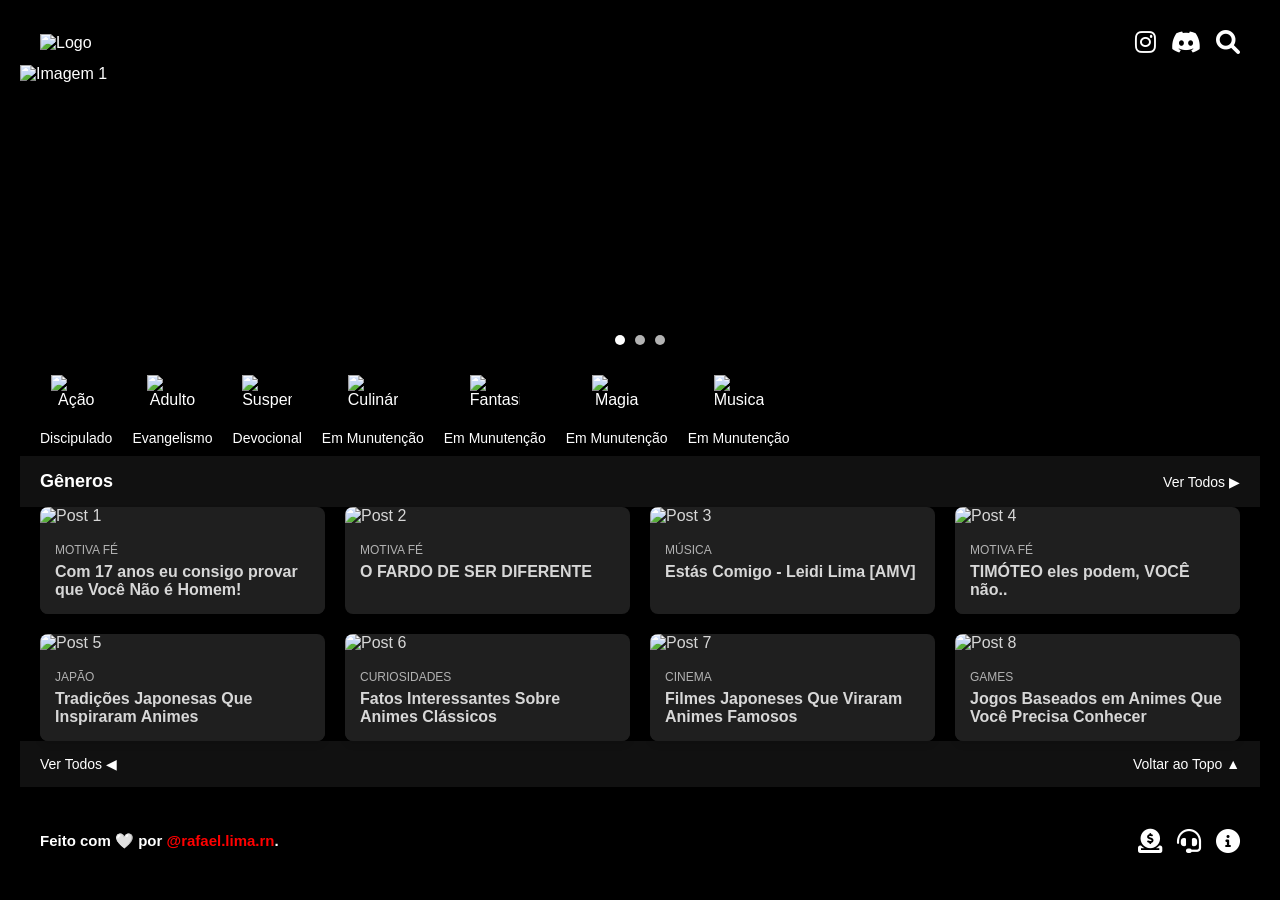
==== index.html @ f762b703 "Add files via upload" ====
<!DOCTYPE html>
<html lang="pt-BR">
<head>
    <meta charset="UTF-8">
    <meta name="viewport" content="width=device-width, initial-scale=1.0">
    <meta http-equiv="X-UA-Compatible" content="ie=edge">
    <title>Meu Site</title>
    <link rel="stylesheet" href="style.css">

    
    <style>

/**/

/* Remove o efeito azul ao clicar em imagens (Android e iOS) */
img {
    -webkit-tap-highlight-color: transparent !important;
    user-select: none !important; /* Evita seleção acidental */
}

/* Remove o sublinhado e o efeito ao clicar em links */
a {
    text-decoration: none !important;
    outline: none !important;
}

/* Evita qualquer destaque ao clicar em links */
a:focus, a:active {
    text-decoration: none !important;
    outline: none !important;
    box-shadow: none !important;
    border: none !important;
}

/* Se houver um efeito de fundo azul no clique, tente isso */
* {
    -webkit-tap-highlight-color: rgba(0, 0, 0, 0) !important;
}
        
        /**/
        
        body {
            font-family: Arial, sans-serif;
            background-color: black; /* Aqui muda a cor de fundo também, é mais manual. */
            margin: 0;
            padding: 0;
        }
        header {
            background-color: #333;
            color: white;
            padding: 20px;
            text-align: center;
        }
        main {
            padding: 20px;
        }
        footer {
            background-color: #333;
            color: white;
            text-align: center;
            padding: 10px;
            position: fixed;
            bottom: 0;
            width: 100%;
        }

        /* COR DOS LINKS */
    a {
      color: #d7d7d7; /* Link puro */
      text-decoration: none;
    }
    a:hover {
      color: #8b8b8c; /* Link Clicado */
    }     
        /*  */
        
    </style>    
</head>
<body>
<!------------------------------------------------------------------------------ --->

    <!--------- Cabeçalho---->
<!DOCTYPE html>
<html lang="pt-br">
<head>
    <meta charset="UTF-8">
    <meta name="viewport" content="width=device-width, initial-scale=1.0">
    <title>Cabeçalho</title>
    <link rel="stylesheet" href="https://cdnjs.cloudflare.com/ajax/libs/font-awesome/6.0.0-beta3/css/all.min.css"> <!-- Link para o Font Awesome -->
    <link rel="stylesheet" href="styles.css"> <!-- Seu arquivo CSS, caso tenha -->
</head>
<body>
    <!-- Cabeçalho -->
    <header class="header">
        <div class="logo-container">
            <img src="https://blogger.googleusercontent.com/img/b/R29vZ2xl/AVvXsEgItwql1etSsC5_GDSweu-j3e2HuKDfVmGLezb_ZdtsdnyUNp3p71zvcxjz9U-_A6bwuo31NyhrQox0CbIEoB8x_vIQrCH-zAnMsz_sRtrS9ZWBRYSYCuXBIHZgnkAVBC8l-wQHmqkN-UgavGn4g4mUlsHALwxeoNx6t7e_CC21W_7yNa5EXLDOEZ-QIrcq/s150/16%20Sem%20T%C3%ADtulo_20250323193255.png" alt="Logo" class="logo">
        </div>
        <div class="social-icons">
            <a href="https://www.instagram.com/seuusuario" target="_blank" class="social-icon">
                <i class="fab fa-instagram"></i> <!-- Ícone do Instagram -->
            </a>
            <a href="https://discord.gg/seulink" target="_blank" class="social-icon">
                <i class="fab fa-discord"></i> <!-- Ícone do Discord -->
            </a>
            <a href="https://discord.gg/seulink" target="_blank" class="social-icon">
                <i class="fas fa-search"></i> <!-- Ícone de busca -->
            </a>
        </div>
    </header>

    <!-- Conteúdo do site aqui -->
</body>
</html>
   <!----- fim ----> 

    <!--- Slide--->

<!DOCTYPE html>
<html lang="pt-br">
<head>
    <meta charset="UTF-8">
    <meta name="viewport" content="width=device-width, initial-scale=1.0">
    <title>Slider de Imagens</title>
    <style>
        /* Contêiner principal do slider */
        .slider {
            width: 100%;
            height: 300px; /* Altura fixa do slider */
            overflow: hidden;
            position: relative;
        }

        /* Container de todas as imagens, alinhadas em linha */
        .slides {
            display: flex;
            width: 100%;
        }

        /* Cada slide com uma imagem */
        .slide {
            min-width: 100%;
            height: 300px; /* Altura da imagem para ajustar ao slider */
            display: flex;
            justify-content: center;
            align-items: center;
        }

        /* Estilo das imagens */
        .slide img {
            width: 100%;
            height: 100%;
            object-fit: cover; /* Faz a imagem cobrir todo o espaço do slide */
        }

        /* Estilo dos pontos de navegação */
        .dots-container {
            position: absolute;
            bottom: 20px;
            left: 50%;
            transform: translateX(-50%);
            display: flex;
            gap: 10px;
        }

        .dot {
            width: 10px;
            height: 10px;
            border-radius: 50%;
            background-color: rgba(255, 255, 255, 0.7);
            transition: background-color 0.3s;
        }

        .dot.active {
            background-color: white;
        }
    </style>
</head>
<body>
    
<div class="slider">
    <div class="slides">
        <div class="slide"><img src="https://blogger.googleusercontent.com/img/b/R29vZ2xl/AVvXsEijmvNBnS1BW6VtEjJZoQbFmBxshKQcSa27nQ_Y-hdRy6ZUtdnq0_VA1WfCcYZXU9pdiHi6Zqdb5KXZp98MsYZwXjkoNaaCUxFGweKvsZ3kmbZ9flPgc_AaORPeip5i_qTR7oClFPoa1OoZ0U4rUdwRrVkkWREm9lTAR-ucnFYHSrGgXPD_wTpJ-gqTJYYD/s1920/15%20Sem%20T%C3%ADtulo2_20250328040454.jpg" alt="Imagem 1"></div>
        <div class="slide"><img src="https://blogger.googleusercontent.com/img/b/R29vZ2xl/AVvXsEgN0gaYq1w34i7TTYXnmU_c43SuRvT14EZz66i5DAtlmR9vXfhhhyhmG44Z-Vt-o8klJmJ5OxIBs2hYDOlFXEz6H_OpMamWlUz-u66I84pbQfcHNjSaF3Vsc6DqEeixvAwRccvD-KsXr5rG3G6yih-hEQa-37ApEw4k4AdbauZlO9W7RNjoglsaWLjnTsd1/s1920/15%20Sem%20T%C3%ADtulo2_20250328035152.jpg" alt="Imagem 2"></div>
        <div class="slide"><img src="https://blogger.googleusercontent.com/img/b/R29vZ2xl/AVvXsEipo4hQ4onbV-AQYq9uYyJqU7_Y1tweVGpkiVkQQIl87Iv3tqLo9WZiVhxYy0mhdGqhxBS0lkqxnNl2PN1R1f8FHDuCmyZDitNqE78KaO9jq0uNzC5uxY0rEZyagiT9r5_4nSbxMA1dStQPLhbqZnec0n_DztojMc44j4TohRvWBnlAosmtEed0_HfemX7_/s1920/15%20Sem%20T%C3%ADtulo2_20250328035233.jpg" alt="Imagem 3"></div>
    </div>
    <div class="dots-container" id="dots-container"></div>
</div>

<script>
    let currentSlide = 0;
    const slides = document.querySelectorAll('.slide');
    const totalSlides = slides.length;
    const dotsContainer = document.getElementById('dots-container');

    // Gerar pontos de navegação
    for (let i = 0; i < totalSlides; i++) {
        const dot = document.createElement('div');
        dot.classList.add('dot');
        dotsContainer.appendChild(dot);
    }

    const dots = document.querySelectorAll('.dot');
    dots[currentSlide].classList.add('active');

    function changeSlide() {
        // Esconde a imagem atual
        slides[currentSlide].style.display = 'none';
        // Atualiza o índice da imagem
        currentSlide = (currentSlide + 1) % totalSlides;
        // Exibe a próxima imagem
        slides[currentSlide].style.display = 'block';

        // Atualiza os pontos de navegação
        dots.forEach(dot => dot.classList.remove('active'));
        dots[currentSlide].classList.add('active');
    }

    // Inicializa exibindo a primeira imagem
    slides[currentSlide].style.display = 'block';

    // Troca a imagem a cada 3 segundos (3000 milissegundos)
    setInterval(changeSlide, 3000);
</script>

</body>
</html>
    
    <!---- S ---->
<!---- menu horizontal scroll------->

<style>
  .menu-generos {
    display: flex;
    overflow-x: auto;
    padding: 10px;
    background: #000000;
  }

  .menu-item {
    flex: 0 0 auto;
    margin: 0 10px;
    text-align: center;
    color: white;
  }

  .menu-item img {
    width: 50px;
    height: 50px;
    display: block;
    margin: 0 auto 5px auto;
  }

  .menu-item span {
    font-size: 14px;
    display: block;
  }
</style>

<div class="menu-generos">
  <div class="menu-item">
    <img src="https://blogger.googleusercontent.com/img/b/R29vZ2xl/AVvXsEjBdzN-y-HrTC4T-ZNIAjl5ZcQNj5Fu7LrfYTQybr5ZL-o_AFUQkX0q2bp5tcQ8-vBw9UQQoqjmWfN4FHQKnBTAvVVvZk0Nwzv0tQA1WZEnzvCO0cMSQ9rYe19HYmn31HLA-iWq4QAjOXyL0fDhvO7qNwoBcI1JuMGjs232hh1ocWpEnNhtAqiM3rkDjJ5a/s50/icons8-angel-with-sword-50-1-picsay.png" alt="Ação">
    <span>Discipulado</span>
  </div>
  <div class="menu-item">
    <img src="https://blogger.googleusercontent.com/img/b/R29vZ2xl/AVvXsEiylb4xe3OWkRDQiacfOZegoES1hrlme8UHtEozoOa7GBmH5XC-yk-Q35BIL4ch3tDnu6du5nFEUHg5MI6pxbgBzJELYnODNxm1Iqq3I4javrgLwuDzcyoZS5FteizJOUS-UE0P58J5ANTn5OAiB6-CG8UxFrViDSTPRT99mgNmAaT_-vM9DwMLwrZmBkYL/s50/icons8-christian-praer-50-picsay.png" alt="Adulto">
    <span>Evangelismo</span>
  </div>
  <div class="menu-item">
    <img src="https://blogger.googleusercontent.com/img/b/R29vZ2xl/AVvXsEhTrj_6xoC38L81hIxnx4qatOUH0KrvdMf455DBPZd1IOTahGl-drvrnOH_EVYaiPrsvQcKMBr0nUb990y2n5shLVLWSc9plRl6LdW8PpQ5_BP3FpzosMQt8iZfgfUhYxfBeLjlKJp1fBjxW7DoqrRuQbN2FR2DFfgUMON_6hoaelhydGlCGtrSREvl8Ols/s52/icons8-holy-bibe-52-picsay.png" alt="Suspense">
    <span>Devocional</span>
  </div>
  <div class="menu-item">
    <img src="https://blogger.googleusercontent.com/img/b/R29vZ2xl/AVvXsEiBfXcjy8iwe7fgwLvGs6gGbErq1ReIr85tmvNyw8uezcmZObC65dUrHGPLJMylMibe-Fl887ed1FEsm_wK1uHOn8fz1Yw5riSNOtWQidNq-jkIO3mj0ii3XpgZMB_lkOVGrNe_9yMZIraWpXHegqGZa_cCnjS19Ild8HMJofgZCeqI-fJhLcq3OXkJX3Qt/s48/icons8-tools-48.png" alt="Culinária">
    <span>Em Munutenção</span>
  </div>
  <div class="menu-item">
    <img src="https://blogger.googleusercontent.com/img/b/R29vZ2xl/AVvXsEiBfXcjy8iwe7fgwLvGs6gGbErq1ReIr85tmvNyw8uezcmZObC65dUrHGPLJMylMibe-Fl887ed1FEsm_wK1uHOn8fz1Yw5riSNOtWQidNq-jkIO3mj0ii3XpgZMB_lkOVGrNe_9yMZIraWpXHegqGZa_cCnjS19Ild8HMJofgZCeqI-fJhLcq3OXkJX3Qt/s48/icons8-tools-48.png" alt="Fantasia">
    <span>Em Munutenção</span>
  </div>
  <div class="menu-item">
    <img src="https://blogger.googleusercontent.com/img/b/R29vZ2xl/AVvXsEiBfXcjy8iwe7fgwLvGs6gGbErq1ReIr85tmvNyw8uezcmZObC65dUrHGPLJMylMibe-Fl887ed1FEsm_wK1uHOn8fz1Yw5riSNOtWQidNq-jkIO3mj0ii3XpgZMB_lkOVGrNe_9yMZIraWpXHegqGZa_cCnjS19Ild8HMJofgZCeqI-fJhLcq3OXkJX3Qt/s48/icons8-tools-48.png" alt="Magia">
    <span>Em Munutenção</span>
  </div>
  <div class="menu-item">
    <img src="https://blogger.googleusercontent.com/img/b/R29vZ2xl/AVvXsEiBfXcjy8iwe7fgwLvGs6gGbErq1ReIr85tmvNyw8uezcmZObC65dUrHGPLJMylMibe-Fl887ed1FEsm_wK1uHOn8fz1Yw5riSNOtWQidNq-jkIO3mj0ii3XpgZMB_lkOVGrNe_9yMZIraWpXHegqGZa_cCnjS19Ild8HMJofgZCeqI-fJhLcq3OXkJX3Qt/s48/icons8-tools-48.png" alt="Musical">
    <span>Em Munutenção</span>
  </div>
</div>
    
    <!----- Posts 1 --->

    

    <!----- fim do post 1 -->

    
    <!------ Header de Seção  / Título de categoria / Barra de Navegação de Conteúdo----->

<!DOCTYPE html>
<html lang="pt-br">
<head>
    <meta charset="UTF-8">
    <meta name="viewport" content="width=device-width, initial-scale=1.0">
    <title>Header de Seção</title>
    <style>
        body {
            margin: 0;
            font-family: Arial, sans-serif;
            background-color: #111;
            color: white;
        }

        .section-header {
            display: flex;
            justify-content: space-between;
            align-items: center;
            background-color: #111;
            padding: 15px 20px;
            color: white;
            flex-wrap: nowrap; /* Mantém tudo na mesma linha */
            min-width: 280px;
        }

        .section-title {
            font-size: 18px;
            font-weight: bold;
            white-space: nowrap; /* Evita que o texto quebre */
            flex-grow: 1; /* Permite ajuste dinâmico */
        }

        .view-all {
            font-size: 14px;
            text-decoration: none;
            color: white;
            display: flex;
            align-items: center;
            gap: 5px;
            white-space: nowrap; /* Mantém o botão em linha única */
            min-width: fit-content; /* Evita que o botão encolha demais */
        }

        .view-all:hover {
            text-decoration: underline;
        }

        /* Ajuste para telas muito pequenas */
        @media (max-width: 350px) {
            .section-header {
                padding: 10px;
            }
            
            .section-title {
                font-size: 16px;
            }

            .view-all {
                font-size: 12px;
            }
        }
    </style>
</head>
<body>

    <div class="section-header">
        <span class="section-title">Gêneros</span>
        <a href="#" class="view-all">Ver Todos &#9654;</a>
    </div>

</body>
</html>
<!------------Grade de Posts -------------->

<!DOCTYPE html>
<html lang="pt-br">
<head>
    <meta charset="UTF-8">
    <meta name="viewport" content="width=device-width, initial-scale=1.0">
    <title>Posts Responsivos</title>
    <style>
        body {
            font-family: Arial, sans-serif;
            background-color: #f0f0f0;
            margin: 0;
            padding: 20px;
        }

        .post-container {
            display: grid;
            grid-template-columns: repeat(auto-fit, minmax(250px, 1fr));
            gap: 20px;
            max-width: 1200px;
            margin: auto;
        }

        .post {
            background-color: #1f1f1f;
            border-radius: 8px;
            overflow: hidden;
            box-shadow: 0 4px 6px rgba(0, 0, 0, 0.1);
        }

        .post img {
            width: 100%;
            height: auto;
            display: block;
        }

        .post-content {
            background-color: #1f1f1f;
            color: white;
            padding: 15px;
        }

        .post-category {
            font-size: 12px;
            opacity: 0.8;
            text-transform: uppercase;
        }

        .post-title {
            font-size: 16px;
            font-weight: bold;
            margin-top: 5px;
        }

        @media (max-width: 600px) {
            .post-container {
                grid-template-columns: 1fr;
            }
        }
    </style>
</head>

    <!------- -------->
<body>

<div class="post-container">
    
    <!-- Post 1 -->
    <div class="post">
        <a href="javascript:void(0);" onclick="abrirDetalhes(1)">
            <img src="https://blogger.googleusercontent.com/img/b/R29vZ2xl/AVvXsEgJ-YG2OnF7xoYY7ov7D2-HgLAV1CoQ6kG9xe4z5AifxghXVg5K_lTQMOlPioff7PH2WJzsdZ3lbo7QrF7l3AtQAyHjh-OUbu222_sJ960sJgfE1e_vP_cMMCn046I4gCbDMJa25plZCmJSoGpAJ8shD2qVex3Q8O771mnpp95pkazq2KOPX73VWN642P27/s686/19%20Sem%20T%C3%ADtulo_20250324173710.jpg" alt="Post 1">
        </a>
        <div class="post-content">
            <a href="javascript:void(0);" onclick="abrirDetalhes(1)">
                <span class="post-category">Motiva Fé</span>
            </a>
            <a href="javascript:void(0);" onclick="abrirDetalhes(1)">
                <div class="post-title">Com 17 anos eu consigo provar que Você Não é Homem!</div>
            </a>
        </div>
    </div>

    <!-- Post 2 -->
    <div class="post">
        <a href="javascript:void(0);" onclick="abrirDetalhes(2)">
            <img src="https://blogger.googleusercontent.com/img/b/R29vZ2xl/AVvXsEiXzCNLv_grDpnvYI67jcL3Cqk60cO7YAU2G-vNun5CGccQmtNWEDP263ek3LucgyNEaIV9HTq7QVGmnHsSvnTFrt9zccehb4QoUOF1E6DFqeuGDnAdGCTQFeBXobfplYMHP9lLLLOV5u_RBVvp6fjm7fFrj2hSohIpn0A9KcUeB2q3uROD38Fyd6xppCTh/s686/19%20Sem%20T%C3%ADtulo_20250327092823.jpg" alt="Post 2">
        </a>
        <div class="post-content">
            <a href="javascript:void(0);" onclick="abrirDetalhes(2)">
                <span class="post-category">Motiva Fé</span>
            </a>
            <a href="javascript:void(0);" onclick="abrirDetalhes(2)">
                <div class="post-title">O FARDO DE SER DIFERENTE</div>
            </a>
        </div>
    </div>

    <!-- Post 3 -->
    <div class="post">
        <a href="javascript:void(0);" onclick="abrirDetalhes(3)">
            <img src="https://blogger.googleusercontent.com/img/b/R29vZ2xl/AVvXsEgdBzl9iJXAWpo7Bpruiqo0TFXsLsvZe31gJ-9XDAKxn7sVDJyt890gsFudRFfgY_sB4omLEviH_mGaKkbQAhsUNZBEDpGWgVDxpQcOCfjAu0TCj14yK4rUt375dojYyf_U9Zcylab54pzaeqWu9qhuMAiEDDuFes8b8bKzOS-FGy04FEEL6IuCW0H6xFTH/s686/19%20Sem%20T%C3%ADtulo_20503709823-picsay.jpg" alt="Post 3">
        </a>
        <div class="post-content">
            <a href="javascript:void(0);" onclick="abrirDetalhes(3)">
                <span class="post-category">Música</span>
            </a>
            <a href="javascript:void(0);" onclick="abrirDetalhes(3)">
                <div class="post-title">Estás Comigo - Leidi Lima [AMV]</div>
            </a>
        </div>
    </div>

    <!-- Post 4 a 8 (mantive o mesmo padrão) -->
    <div class="post">
        <a href="javascript:void(0);" onclick="abrirDetalhes(4)">
            <img src="https://blogger.googleusercontent.com/img/b/R29vZ2xl/AVvXsEhIlHcMmmxsscKrxhMi3Q4Jlg4RyCrvjTmksWNaEEEp6Jz2Qvi_m8yZi3iZLh321zmjyVi0gNNSrC_ZVhLWPeQTK-GDby7oUF9DylCTHhxrGthY4oLCCbP3V6XiXj3DKxbMIsRfznxI_IChpghdMprjPJ8MOrZlD3OF2TJcmkNDHxHCc3AMxmPMrFOgi9T_/s686/19%20Sem%20T%C3%ADtulo_20250327131542.jpg" alt="Post 4">
        </a>
        <div class="post-content">
            <a href="javascript:void(0);" onclick="abrirDetalhes(4)">
                <span class="post-category">Motiva Fé</span>
            </a>
            <a href="javascript:void(0);" onclick="abrirDetalhes(4)">
                <div class="post-title">TIMÓTEO eles podem, VOCÊ não..</div>
            </a>
        </div>
    </div>

    <div class="post">
        <a href="javascript:void(0);" onclick="abrirDetalhes(5)">
            <img src="imagem5.jpg" alt="Post 5">
        </a>
        <div class="post-content">
            <a href="javascript:void(0);" onclick="abrirDetalhes(5)">
                <span class="post-category">Japão</span>
            </a>
            <a href="javascript:void(0);" onclick="abrirDetalhes(5)">
                <div class="post-title">Tradições Japonesas Que Inspiraram Animes</div>
            </a>
        </div>
    </div>

    <div class="post">
        <a href="javascript:void(0);" onclick="abrirDetalhes(6)">
            <img src="imagem6.jpg" alt="Post 6">
        </a>
        <div class="post-content">
            <a href="javascript:void(0);" onclick="abrirDetalhes(6)">
                <span class="post-category">Curiosidades</span>
            </a>
            <a href="javascript:void(0);" onclick="abrirDetalhes(6)">
                <div class="post-title">Fatos Interessantes Sobre Animes Clássicos</div>
            </a>
        </div>
    </div>

    <div class="post">
        <a href="javascript:void(0);" onclick="abrirDetalhes(7)">
            <img src="imagem7.jpg" alt="Post 7">
        </a>
        <div class="post-content">
            <a href="javascript:void(0);" onclick="abrirDetalhes(7)">
                <span class="post-category">Cinema</span>
            </a>
            <a href="javascript:void(0);" onclick="abrirDetalhes(7)">
                <div class="post-title">Filmes Japoneses Que Viraram Animes Famosos</div>
            </a>
        </div>
    </div>

    <div class="post">
        <a href="javascript:void(0);" onclick="abrirDetalhes(8)">
            <img src="imagem8.jpg" alt="Post 8">
        </a>
        <div class="post-content">
            <a href="javascript:void(0);" onclick="abrirDetalhes(8)">
                <span class="post-category">Games</span>
            </a>
            <a href="javascript:void(0);" onclick="abrirDetalhes(8)">
                <div class="post-title">Jogos Baseados em Animes Que Você Precisa Conhecer</div>
            </a>
        </div>
    </div>

</div>

<script>
    function abrirDetalhes(postId) {
        // Armazena o ID do post no localStorage
        localStorage.setItem('postId', postId);
        // Redireciona para a página de detalhes
        window.location.href = "detalhes.html";
    }
</script>

</body>
    </html>

        <!------ Header de Seção  / Fim de Container / Barra de Navegação de Conteúdo----->

<!DOCTYPE html>
<html lang="pt-br">
<head>
    <meta charset="UTF-8">
    <meta name="viewport" content="width=device-width, initial-scale=1.0">
    <title>Header de Seção</title>
    <style>
        body {
            margin: 0;
            font-family: Arial, sans-serif;
            background-color: #111;
            color: white;
        }

        .section-header {
            display: flex;
            justify-content: space-between;
            align-items: center;
            background-color: #111;
            padding: 15px 20px;
            color: white;
            flex-wrap: nowrap; /* Mantém tudo na mesma linha */
            min-width: 280px;
        }

        .section-title {
            font-size: 18px;
            font-weight: bold;
            white-space: nowrap; /* Evita que o texto quebre */
            flex-grow: 1; /* Permite ajuste dinâmico */
        }

        .view-all {
            font-size: 14px;
            text-decoration: none;
            color: white;
            display: flex;
            align-items: center;
            gap: 5px;
            white-space: nowrap; /* Mantém o botão em linha única */
            min-width: fit-content; /* Evita que o botão encolha demais */
        }

        .view-all:hover {
            text-decoration: underline;
        }

        /* Ajuste para telas muito pequenas */
        @media (max-width: 350px) {
            .section-header {
                padding: 10px;
            }
            
            .section-title {
                font-size: 16px;
            }

            .view-all {
                font-size: 12px;
            }
        }
    </style>
</head>
<body>

    <div class="section-header">
        <a href="#" class="view-all">Ver Todos &#9664;</a>
        <a href="#" class="view-all">Voltar ao Topo &#9650;</a>
    </div>

</body>
</html>
<!-------------------------->


    <!------------ FOOTER / CONTÊINER FINAL ------->
    <style>
.espaco {
   margin-bottom: 20px; /* Espaço entre os dois contêineres */
}
    </style>

<div class="espaco">
   <!-- Conteúdo do primeiro contêiner -->
</div>

<!---- ---->
    
    
<!DOCTYPE html>
<html lang="pt-br">
<head>
    <meta charset="UTF-8">
    <meta name="viewport" content="width=device-width, initial-scale=1.0">
    <title>Cabeçalho</title>
    <link rel="stylesheet" href="https://cdnjs.cloudflare.com/ajax/libs/font-awesome/6.0.0-beta3/css/all.min.css"> <!-- Link para o Font Awesome -->
    <link rel="stylesheet" href="styles.css"> <!-- Seu arquivo CSS, caso tenha -->
</head>
<body>
    <!-- Cabeçalho -->

    <header class="header">
    <div class="logo-container" style="font-size: 15px; font-weight: bold; color: white; margin: 0; padding: 0; text-align: left;">
        <p>Feito com 🤍 por <span style="color: red;">@rafael.lima.rn</span>.</p>
    </div>
        
        <div class="social-icons">
            <a href="https://www.instagram.com/seuusuario" target="_blank" class="social-icon">
                <i class="fas fa-donate"></i> <!-- Ícone do Instagram -->
            </a>
            <a href="https://discord.gg/seulink" target="_blank" class="social-icon">
                <i class="fas fa-headset"></i> <!-- Ícone do Discord -->
            </a>
            <a href="https://discord.gg/seulink" target="_blank" class="social-icon">
                <i class="fas fa-info-circle"></i> <!-- Ícone de busca -->
            </a>
        </div>
    </header>

    <!-- Conteúdo do site aqui -->
</body>
</html>
---- style.css ----
/* Estilos gerais */

/* IMAGEM e link */



/* Define o fundo preto para o site inteiro */
body {
    background-color: black !important;   /* Cor de fundo preta */
    color: white !important;              /* Cor do texto em branco para contrastar com o fundo preto */
    font-family: Arial, sans-serif;  /* Fonte para o texto */
    margin: 0;                  /* Remove margens padrões do navegador */
    padding: 0;                 /* Remove o padding padrão */
}

header {
    background-color: #333;
    color: white;
    padding: 20px;
    text-align: center;
}

main {
    padding: 20px;
}

footer {
    background-color: #333;
    color: white;
    text-align: center;
    padding: 10px;
    position: fixed;
    bottom: 0;
    width: 100%;
}

a {
    color: #1e90ff;
    text-decoration: none;
}

a:hover {
    text-decoration: underline;
}



/* Estilo do Cabeçalho */
.header {
    display: flex;
    justify-content: space-between;  /* Organiza o logo e ícones nas extremidades */
    align-items: center;
    background-color: black;        /* Fundo preto */
    margin-bottom: 0; /* Reduzindo a margem inferior do cabeçalho */
    padding: 10px 20px;             /* Espaçamento interno */
}

.logo-container .logo {
    margin: 0; /* Remove qualquer margem */
    padding: 0; /* Remove qualquer padding */
    height: 35px;                   /* Ajuste o tamanho do logo conforme necessário */
    text-align: left;
    padding-left: -50px; /* Empurra o conteúdo para a esquerda */
}


.social-icons {
    display: flex;
    gap: 15px;                      /* Espaço entre os ícones */
}

.social-icon i {
    color: white;                   /* Cor dos ícones */
    font-size: 24px;                 /* Tamanho dos ícones */
    text-decoration: none;           /* Remove sublinhado do link */
}

.social-icon:hover i {
    color: #f39c12;                  /* Cor ao passar o mouse (opcional) */
}



/* Fim  */


/* Menu Horizontal Scrool*/


/********/
/* Posts 1 Estilo */
/* Reseta estilos padrão */



/* Fotter Final */
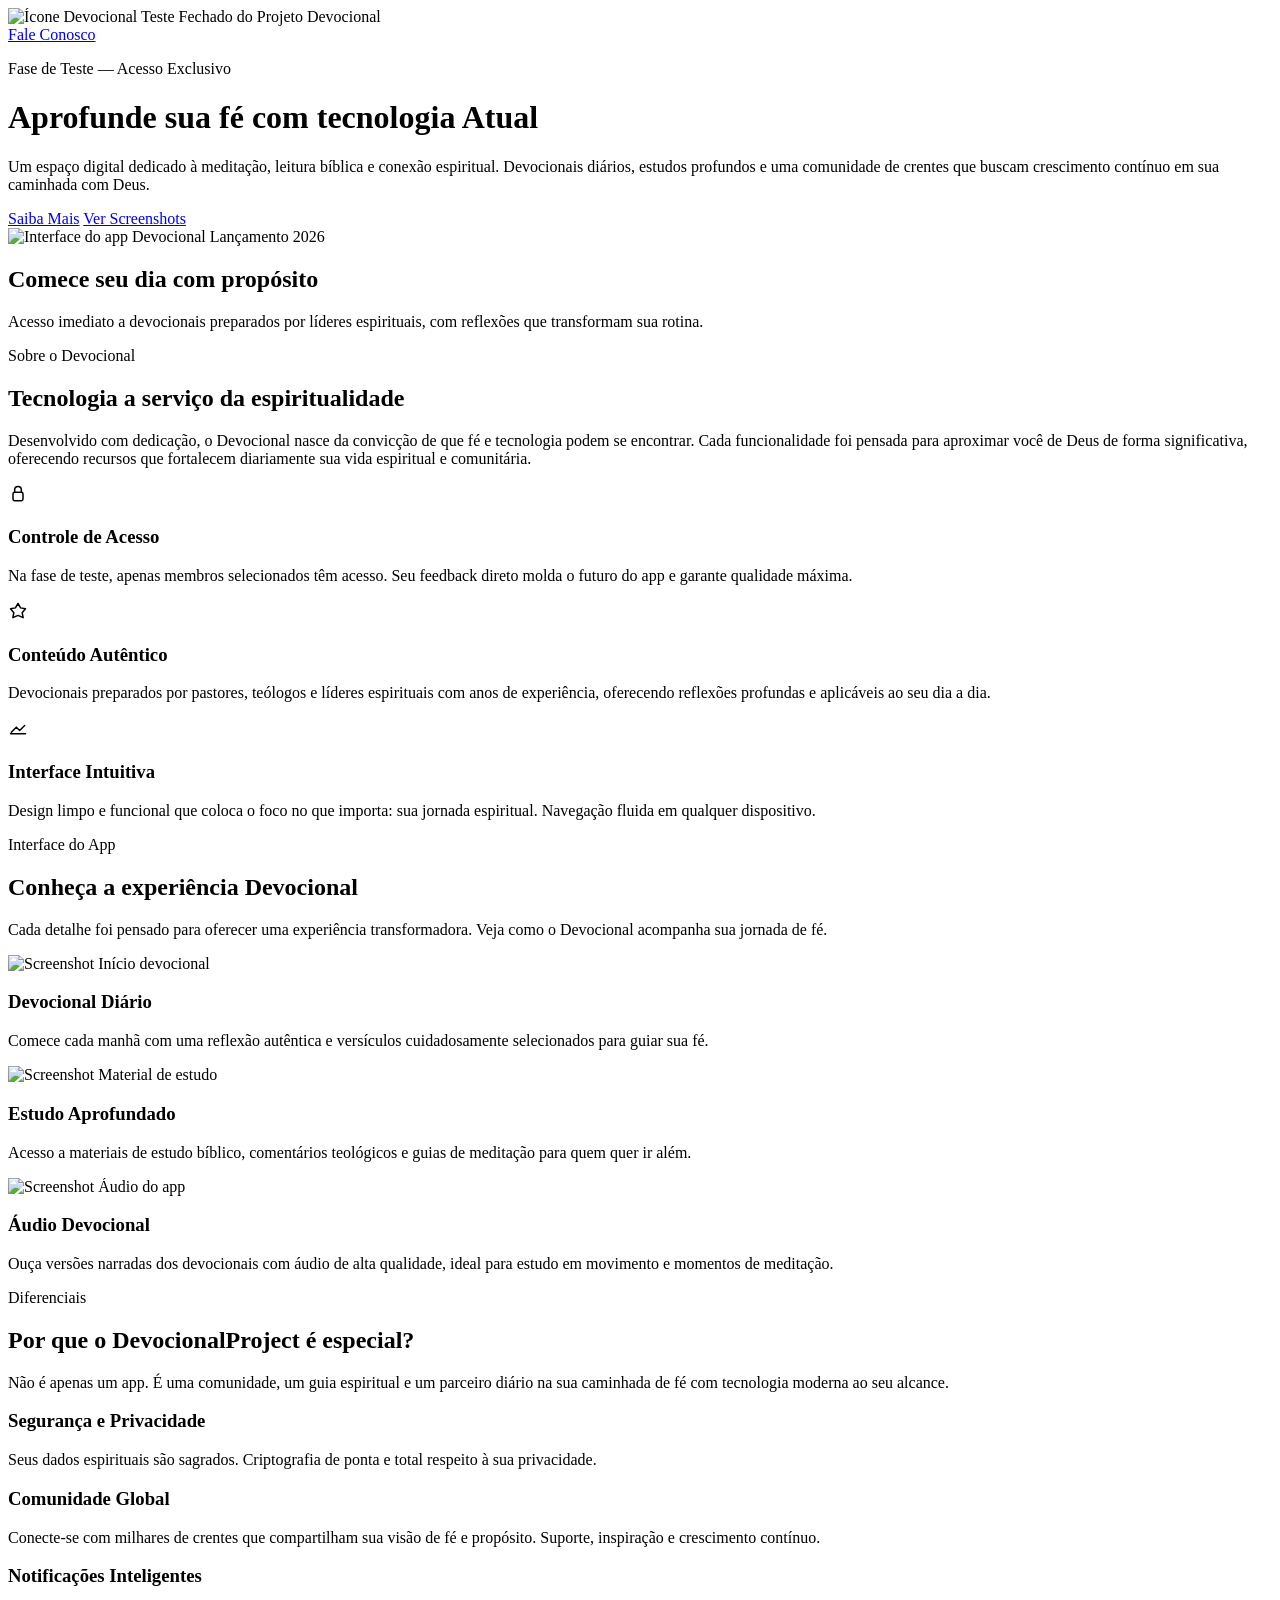
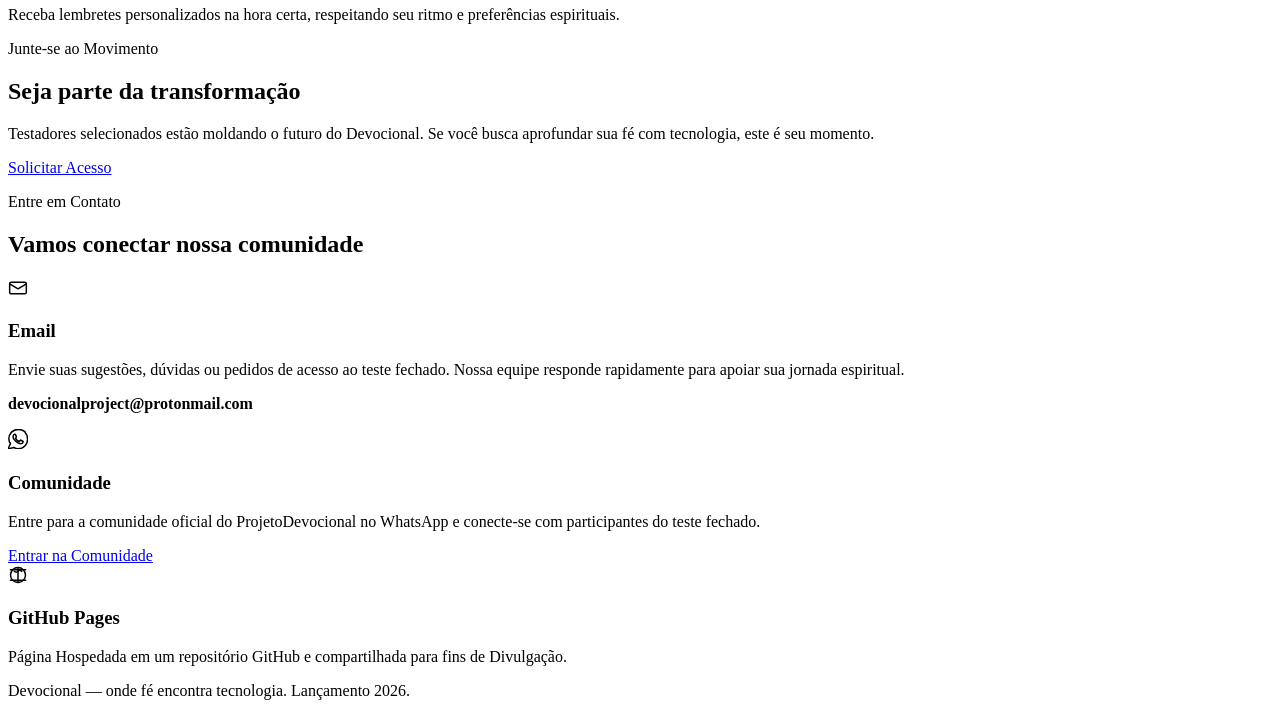
==== commit ee252454: "Add files via upload" ====
--- a/index.html
+++ b/index.html
@@ -1,692 +1,202 @@
-<!DOCTYPE html>
-<html lang="pt-BR">
-<head>
-    <meta charset="UTF-8">
-    <meta name="viewport" content="width=device-width, initial-scale=1.0">
-    <meta http-equiv="X-UA-Compatible" content="ie=edge">
-    <title>Meu Site</title>
-    <link rel="stylesheet" href="style.css">
-
-    
-    <style>
-
-/**/
-
-/* Remove o efeito azul ao clicar em imagens (Android e iOS) */
-img {
-    -webkit-tap-highlight-color: transparent !important;
-    user-select: none !important; /* Evita seleção acidental */
-}
-
-/* Remove o sublinhado e o efeito ao clicar em links */
-a {
-    text-decoration: none !important;
-    outline: none !important;
-}
-
-/* Evita qualquer destaque ao clicar em links */
-a:focus, a:active {
-    text-decoration: none !important;
-    outline: none !important;
-    box-shadow: none !important;
-    border: none !important;
-}
-
-/* Se houver um efeito de fundo azul no clique, tente isso */
-* {
-    -webkit-tap-highlight-color: rgba(0, 0, 0, 0) !important;
-}
-        
-        /**/
-        
-        body {
-            font-family: Arial, sans-serif;
-            background-color: black; /* Aqui muda a cor de fundo também, é mais manual. */
-            margin: 0;
-            padding: 0;
-        }
-        header {
-            background-color: #333;
-            color: white;
-            padding: 20px;
-            text-align: center;
-        }
-        main {
-            padding: 20px;
-        }
-        footer {
-            background-color: #333;
-            color: white;
-            text-align: center;
-            padding: 10px;
-            position: fixed;
-            bottom: 0;
-            width: 100%;
-        }
-
-        /* COR DOS LINKS */
-    a {
-      color: #d7d7d7; /* Link puro */
-      text-decoration: none;
-    }
-    a:hover {
-      color: #8b8b8c; /* Link Clicado */
-    }     
-        /*  */
-        
-    </style>    
-</head>
-<body>
-<!------------------------------------------------------------------------------ --->
-
-    <!--------- Cabeçalho---->
-<!DOCTYPE html>
-<html lang="pt-br">
-<head>
-    <meta charset="UTF-8">
-    <meta name="viewport" content="width=device-width, initial-scale=1.0">
-    <title>Cabeçalho</title>
-    <link rel="stylesheet" href="https://cdnjs.cloudflare.com/ajax/libs/font-awesome/6.0.0-beta3/css/all.min.css"> <!-- Link para o Font Awesome -->
-    <link rel="stylesheet" href="styles.css"> <!-- Seu arquivo CSS, caso tenha -->
-</head>
-<body>
-    <!-- Cabeçalho -->
-    <header class="header">
-        <div class="logo-container">
-            <img src="https://blogger.googleusercontent.com/img/b/R29vZ2xl/AVvXsEgItwql1etSsC5_GDSweu-j3e2HuKDfVmGLezb_ZdtsdnyUNp3p71zvcxjz9U-_A6bwuo31NyhrQox0CbIEoB8x_vIQrCH-zAnMsz_sRtrS9ZWBRYSYCuXBIHZgnkAVBC8l-wQHmqkN-UgavGn4g4mUlsHALwxeoNx6t7e_CC21W_7yNa5EXLDOEZ-QIrcq/s150/16%20Sem%20T%C3%ADtulo_20250323193255.png" alt="Logo" class="logo">
-        </div>
-        <div class="social-icons">
-            <a href="https://www.instagram.com/seuusuario" target="_blank" class="social-icon">
-                <i class="fab fa-instagram"></i> <!-- Ícone do Instagram -->
-            </a>
-            <a href="https://discord.gg/seulink" target="_blank" class="social-icon">
-                <i class="fab fa-discord"></i> <!-- Ícone do Discord -->
-            </a>
-            <a href="https://discord.gg/seulink" target="_blank" class="social-icon">
-                <i class="fas fa-search"></i> <!-- Ícone de busca -->
-            </a>
-        </div>
-    </header>
-
-    <!-- Conteúdo do site aqui -->
-</body>
-</html>
-   <!----- fim ----> 
-
-    <!--- Slide--->
-
-<!DOCTYPE html>
-<html lang="pt-br">
-<head>
-    <meta charset="UTF-8">
-    <meta name="viewport" content="width=device-width, initial-scale=1.0">
-    <title>Slider de Imagens</title>
-    <style>
-        /* Contêiner principal do slider */
-        .slider {
-            width: 100%;
-            height: 300px; /* Altura fixa do slider */
-            overflow: hidden;
-            position: relative;
-        }
-
-        /* Container de todas as imagens, alinhadas em linha */
-        .slides {
-            display: flex;
-            width: 100%;
-        }
-
-        /* Cada slide com uma imagem */
-        .slide {
-            min-width: 100%;
-            height: 300px; /* Altura da imagem para ajustar ao slider */
-            display: flex;
-            justify-content: center;
-            align-items: center;
-        }
-
-        /* Estilo das imagens */
-        .slide img {
-            width: 100%;
-            height: 100%;
-            object-fit: cover; /* Faz a imagem cobrir todo o espaço do slide */
-        }
-
-        /* Estilo dos pontos de navegação */
-        .dots-container {
-            position: absolute;
-            bottom: 20px;
-            left: 50%;
-            transform: translateX(-50%);
-            display: flex;
-            gap: 10px;
-        }
-
-        .dot {
-            width: 10px;
-            height: 10px;
-            border-radius: 50%;
-            background-color: rgba(255, 255, 255, 0.7);
-            transition: background-color 0.3s;
-        }
-
-        .dot.active {
-            background-color: white;
-        }
-    </style>
-</head>
-<body>
-    
-<div class="slider">
-    <div class="slides">
-        <div class="slide"><img src="https://blogger.googleusercontent.com/img/b/R29vZ2xl/AVvXsEijmvNBnS1BW6VtEjJZoQbFmBxshKQcSa27nQ_Y-hdRy6ZUtdnq0_VA1WfCcYZXU9pdiHi6Zqdb5KXZp98MsYZwXjkoNaaCUxFGweKvsZ3kmbZ9flPgc_AaORPeip5i_qTR7oClFPoa1OoZ0U4rUdwRrVkkWREm9lTAR-ucnFYHSrGgXPD_wTpJ-gqTJYYD/s1920/15%20Sem%20T%C3%ADtulo2_20250328040454.jpg" alt="Imagem 1"></div>
-        <div class="slide"><img src="https://blogger.googleusercontent.com/img/b/R29vZ2xl/AVvXsEgN0gaYq1w34i7TTYXnmU_c43SuRvT14EZz66i5DAtlmR9vXfhhhyhmG44Z-Vt-o8klJmJ5OxIBs2hYDOlFXEz6H_OpMamWlUz-u66I84pbQfcHNjSaF3Vsc6DqEeixvAwRccvD-KsXr5rG3G6yih-hEQa-37ApEw4k4AdbauZlO9W7RNjoglsaWLjnTsd1/s1920/15%20Sem%20T%C3%ADtulo2_20250328035152.jpg" alt="Imagem 2"></div>
-        <div class="slide"><img src="https://blogger.googleusercontent.com/img/b/R29vZ2xl/AVvXsEipo4hQ4onbV-AQYq9uYyJqU7_Y1tweVGpkiVkQQIl87Iv3tqLo9WZiVhxYy0mhdGqhxBS0lkqxnNl2PN1R1f8FHDuCmyZDitNqE78KaO9jq0uNzC5uxY0rEZyagiT9r5_4nSbxMA1dStQPLhbqZnec0n_DztojMc44j4TohRvWBnlAosmtEed0_HfemX7_/s1920/15%20Sem%20T%C3%ADtulo2_20250328035233.jpg" alt="Imagem 3"></div>
-    </div>
-    <div class="dots-container" id="dots-container"></div>
-</div>
-
-<script>
-    let currentSlide = 0;
-    const slides = document.querySelectorAll('.slide');
-    const totalSlides = slides.length;
-    const dotsContainer = document.getElementById('dots-container');
-
-    // Gerar pontos de navegação
-    for (let i = 0; i < totalSlides; i++) {
-        const dot = document.createElement('div');
-        dot.classList.add('dot');
-        dotsContainer.appendChild(dot);
-    }
-
-    const dots = document.querySelectorAll('.dot');
-    dots[currentSlide].classList.add('active');
-
-    function changeSlide() {
-        // Esconde a imagem atual
-        slides[currentSlide].style.display = 'none';
-        // Atualiza o índice da imagem
-        currentSlide = (currentSlide + 1) % totalSlides;
-        // Exibe a próxima imagem
-        slides[currentSlide].style.display = 'block';
-
-        // Atualiza os pontos de navegação
-        dots.forEach(dot => dot.classList.remove('active'));
-        dots[currentSlide].classList.add('active');
-    }
-
-    // Inicializa exibindo a primeira imagem
-    slides[currentSlide].style.display = 'block';
-
-    // Troca a imagem a cada 3 segundos (3000 milissegundos)
-    setInterval(changeSlide, 3000);
-</script>
-
-</body>
-</html>
-    
-    <!---- S ---->
-<!---- menu horizontal scroll------->
-
-<style>
-  .menu-generos {
-    display: flex;
-    overflow-x: auto;
-    padding: 10px;
-    background: #000000;
-  }
-
-  .menu-item {
-    flex: 0 0 auto;
-    margin: 0 10px;
-    text-align: center;
-    color: white;
-  }
-
-  .menu-item img {
-    width: 50px;
-    height: 50px;
-    display: block;
-    margin: 0 auto 5px auto;
-  }
-
-  .menu-item span {
-    font-size: 14px;
-    display: block;
-  }
-</style>
-
-<div class="menu-generos">
-  <div class="menu-item">
-    <img src="https://blogger.googleusercontent.com/img/b/R29vZ2xl/AVvXsEjBdzN-y-HrTC4T-ZNIAjl5ZcQNj5Fu7LrfYTQybr5ZL-o_AFUQkX0q2bp5tcQ8-vBw9UQQoqjmWfN4FHQKnBTAvVVvZk0Nwzv0tQA1WZEnzvCO0cMSQ9rYe19HYmn31HLA-iWq4QAjOXyL0fDhvO7qNwoBcI1JuMGjs232hh1ocWpEnNhtAqiM3rkDjJ5a/s50/icons8-angel-with-sword-50-1-picsay.png" alt="Ação">
-    <span>Discipulado</span>
-  </div>
-  <div class="menu-item">
-    <img src="https://blogger.googleusercontent.com/img/b/R29vZ2xl/AVvXsEiylb4xe3OWkRDQiacfOZegoES1hrlme8UHtEozoOa7GBmH5XC-yk-Q35BIL4ch3tDnu6du5nFEUHg5MI6pxbgBzJELYnODNxm1Iqq3I4javrgLwuDzcyoZS5FteizJOUS-UE0P58J5ANTn5OAiB6-CG8UxFrViDSTPRT99mgNmAaT_-vM9DwMLwrZmBkYL/s50/icons8-christian-praer-50-picsay.png" alt="Adulto">
-    <span>Evangelismo</span>
-  </div>
-  <div class="menu-item">
-    <img src="https://blogger.googleusercontent.com/img/b/R29vZ2xl/AVvXsEhTrj_6xoC38L81hIxnx4qatOUH0KrvdMf455DBPZd1IOTahGl-drvrnOH_EVYaiPrsvQcKMBr0nUb990y2n5shLVLWSc9plRl6LdW8PpQ5_BP3FpzosMQt8iZfgfUhYxfBeLjlKJp1fBjxW7DoqrRuQbN2FR2DFfgUMON_6hoaelhydGlCGtrSREvl8Ols/s52/icons8-holy-bibe-52-picsay.png" alt="Suspense">
-    <span>Devocional</span>
-  </div>
-  <div class="menu-item">
-    <img src="https://blogger.googleusercontent.com/img/b/R29vZ2xl/AVvXsEiBfXcjy8iwe7fgwLvGs6gGbErq1ReIr85tmvNyw8uezcmZObC65dUrHGPLJMylMibe-Fl887ed1FEsm_wK1uHOn8fz1Yw5riSNOtWQidNq-jkIO3mj0ii3XpgZMB_lkOVGrNe_9yMZIraWpXHegqGZa_cCnjS19Ild8HMJofgZCeqI-fJhLcq3OXkJX3Qt/s48/icons8-tools-48.png" alt="Culinária">
-    <span>Em Munutenção</span>
-  </div>
-  <div class="menu-item">
-    <img src="https://blogger.googleusercontent.com/img/b/R29vZ2xl/AVvXsEiBfXcjy8iwe7fgwLvGs6gGbErq1ReIr85tmvNyw8uezcmZObC65dUrHGPLJMylMibe-Fl887ed1FEsm_wK1uHOn8fz1Yw5riSNOtWQidNq-jkIO3mj0ii3XpgZMB_lkOVGrNe_9yMZIraWpXHegqGZa_cCnjS19Ild8HMJofgZCeqI-fJhLcq3OXkJX3Qt/s48/icons8-tools-48.png" alt="Fantasia">
-    <span>Em Munutenção</span>
-  </div>
-  <div class="menu-item">
-    <img src="https://blogger.googleusercontent.com/img/b/R29vZ2xl/AVvXsEiBfXcjy8iwe7fgwLvGs6gGbErq1ReIr85tmvNyw8uezcmZObC65dUrHGPLJMylMibe-Fl887ed1FEsm_wK1uHOn8fz1Yw5riSNOtWQidNq-jkIO3mj0ii3XpgZMB_lkOVGrNe_9yMZIraWpXHegqGZa_cCnjS19Ild8HMJofgZCeqI-fJhLcq3OXkJX3Qt/s48/icons8-tools-48.png" alt="Magia">
-    <span>Em Munutenção</span>
-  </div>
-  <div class="menu-item">
-    <img src="https://blogger.googleusercontent.com/img/b/R29vZ2xl/AVvXsEiBfXcjy8iwe7fgwLvGs6gGbErq1ReIr85tmvNyw8uezcmZObC65dUrHGPLJMylMibe-Fl887ed1FEsm_wK1uHOn8fz1Yw5riSNOtWQidNq-jkIO3mj0ii3XpgZMB_lkOVGrNe_9yMZIraWpXHegqGZa_cCnjS19Ild8HMJofgZCeqI-fJhLcq3OXkJX3Qt/s48/icons8-tools-48.png" alt="Musical">
-    <span>Em Munutenção</span>
-  </div>
-</div>
-    
-    <!----- Posts 1 --->
-
-    
-
-    <!----- fim do post 1 -->
-
-    
-    <!------ Header de Seção  / Título de categoria / Barra de Navegação de Conteúdo----->
-
-<!DOCTYPE html>
-<html lang="pt-br">
-<head>
-    <meta charset="UTF-8">
-    <meta name="viewport" content="width=device-width, initial-scale=1.0">
-    <title>Header de Seção</title>
-    <style>
-        body {
-            margin: 0;
-            font-family: Arial, sans-serif;
-            background-color: #111;
-            color: white;
-        }
-
-        .section-header {
-            display: flex;
-            justify-content: space-between;
-            align-items: center;
-            background-color: #111;
-            padding: 15px 20px;
-            color: white;
-            flex-wrap: nowrap; /* Mantém tudo na mesma linha */
-            min-width: 280px;
-        }
-
-        .section-title {
-            font-size: 18px;
-            font-weight: bold;
-            white-space: nowrap; /* Evita que o texto quebre */
-            flex-grow: 1; /* Permite ajuste dinâmico */
-        }
-
-        .view-all {
-            font-size: 14px;
-            text-decoration: none;
-            color: white;
-            display: flex;
-            align-items: center;
-            gap: 5px;
-            white-space: nowrap; /* Mantém o botão em linha única */
-            min-width: fit-content; /* Evita que o botão encolha demais */
-        }
-
-        .view-all:hover {
-            text-decoration: underline;
-        }
-
-        /* Ajuste para telas muito pequenas */
-        @media (max-width: 350px) {
-            .section-header {
-                padding: 10px;
-            }
-            
-            .section-title {
-                font-size: 16px;
-            }
-
-            .view-all {
-                font-size: 12px;
-            }
-        }
-    </style>
-</head>
-<body>
-
-    <div class="section-header">
-        <span class="section-title">Gêneros</span>
-        <a href="#" class="view-all">Ver Todos &#9654;</a>
-    </div>
-
-</body>
-</html>
-<!------------Grade de Posts -------------->
-
-<!DOCTYPE html>
-<html lang="pt-br">
-<head>
-    <meta charset="UTF-8">
-    <meta name="viewport" content="width=device-width, initial-scale=1.0">
-    <title>Posts Responsivos</title>
-    <style>
-        body {
-            font-family: Arial, sans-serif;
-            background-color: #f0f0f0;
-            margin: 0;
-            padding: 20px;
-        }
-
-        .post-container {
-            display: grid;
-            grid-template-columns: repeat(auto-fit, minmax(250px, 1fr));
-            gap: 20px;
-            max-width: 1200px;
-            margin: auto;
-        }
-
-        .post {
-            background-color: #1f1f1f;
-            border-radius: 8px;
-            overflow: hidden;
-            box-shadow: 0 4px 6px rgba(0, 0, 0, 0.1);
-        }
-
-        .post img {
-            width: 100%;
-            height: auto;
-            display: block;
-        }
-
-        .post-content {
-            background-color: #1f1f1f;
-            color: white;
-            padding: 15px;
-        }
-
-        .post-category {
-            font-size: 12px;
-            opacity: 0.8;
-            text-transform: uppercase;
-        }
-
-        .post-title {
-            font-size: 16px;
-            font-weight: bold;
-            margin-top: 5px;
-        }
-
-        @media (max-width: 600px) {
-            .post-container {
-                grid-template-columns: 1fr;
-            }
-        }
-    </style>
-</head>
-
-    <!------- -------->
-<body>
-
-<div class="post-container">
-    
-    <!-- Post 1 -->
-    <div class="post">
-        <a href="javascript:void(0);" onclick="abrirDetalhes(1)">
-            <img src="https://blogger.googleusercontent.com/img/b/R29vZ2xl/AVvXsEgJ-YG2OnF7xoYY7ov7D2-HgLAV1CoQ6kG9xe4z5AifxghXVg5K_lTQMOlPioff7PH2WJzsdZ3lbo7QrF7l3AtQAyHjh-OUbu222_sJ960sJgfE1e_vP_cMMCn046I4gCbDMJa25plZCmJSoGpAJ8shD2qVex3Q8O771mnpp95pkazq2KOPX73VWN642P27/s686/19%20Sem%20T%C3%ADtulo_20250324173710.jpg" alt="Post 1">
-        </a>
-        <div class="post-content">
-            <a href="javascript:void(0);" onclick="abrirDetalhes(1)">
-                <span class="post-category">Motiva Fé</span>
-            </a>
-            <a href="javascript:void(0);" onclick="abrirDetalhes(1)">
-                <div class="post-title">Com 17 anos eu consigo provar que Você Não é Homem!</div>
-            </a>
-        </div>
-    </div>
-
-    <!-- Post 2 -->
-    <div class="post">
-        <a href="javascript:void(0);" onclick="abrirDetalhes(2)">
-            <img src="https://blogger.googleusercontent.com/img/b/R29vZ2xl/AVvXsEiXzCNLv_grDpnvYI67jcL3Cqk60cO7YAU2G-vNun5CGccQmtNWEDP263ek3LucgyNEaIV9HTq7QVGmnHsSvnTFrt9zccehb4QoUOF1E6DFqeuGDnAdGCTQFeBXobfplYMHP9lLLLOV5u_RBVvp6fjm7fFrj2hSohIpn0A9KcUeB2q3uROD38Fyd6xppCTh/s686/19%20Sem%20T%C3%ADtulo_20250327092823.jpg" alt="Post 2">
-        </a>
-        <div class="post-content">
-            <a href="javascript:void(0);" onclick="abrirDetalhes(2)">
-                <span class="post-category">Motiva Fé</span>
-            </a>
-            <a href="javascript:void(0);" onclick="abrirDetalhes(2)">
-                <div class="post-title">O FARDO DE SER DIFERENTE</div>
-            </a>
-        </div>
-    </div>
-
-    <!-- Post 3 -->
-    <div class="post">
-        <a href="javascript:void(0);" onclick="abrirDetalhes(3)">
-            <img src="https://blogger.googleusercontent.com/img/b/R29vZ2xl/AVvXsEgdBzl9iJXAWpo7Bpruiqo0TFXsLsvZe31gJ-9XDAKxn7sVDJyt890gsFudRFfgY_sB4omLEviH_mGaKkbQAhsUNZBEDpGWgVDxpQcOCfjAu0TCj14yK4rUt375dojYyf_U9Zcylab54pzaeqWu9qhuMAiEDDuFes8b8bKzOS-FGy04FEEL6IuCW0H6xFTH/s686/19%20Sem%20T%C3%ADtulo_20503709823-picsay.jpg" alt="Post 3">
-        </a>
-        <div class="post-content">
-            <a href="javascript:void(0);" onclick="abrirDetalhes(3)">
-                <span class="post-category">Música</span>
-            </a>
-            <a href="javascript:void(0);" onclick="abrirDetalhes(3)">
-                <div class="post-title">Estás Comigo - Leidi Lima [AMV]</div>
-            </a>
-        </div>
-    </div>
-
-    <!-- Post 4 a 8 (mantive o mesmo padrão) -->
-    <div class="post">
-        <a href="javascript:void(0);" onclick="abrirDetalhes(4)">
-            <img src="https://blogger.googleusercontent.com/img/b/R29vZ2xl/AVvXsEhIlHcMmmxsscKrxhMi3Q4Jlg4RyCrvjTmksWNaEEEp6Jz2Qvi_m8yZi3iZLh321zmjyVi0gNNSrC_ZVhLWPeQTK-GDby7oUF9DylCTHhxrGthY4oLCCbP3V6XiXj3DKxbMIsRfznxI_IChpghdMprjPJ8MOrZlD3OF2TJcmkNDHxHCc3AMxmPMrFOgi9T_/s686/19%20Sem%20T%C3%ADtulo_20250327131542.jpg" alt="Post 4">
-        </a>
-        <div class="post-content">
-            <a href="javascript:void(0);" onclick="abrirDetalhes(4)">
-                <span class="post-category">Motiva Fé</span>
-            </a>
-            <a href="javascript:void(0);" onclick="abrirDetalhes(4)">
-                <div class="post-title">TIMÓTEO eles podem, VOCÊ não..</div>
-            </a>
-        </div>
-    </div>
-
-    <div class="post">
-        <a href="javascript:void(0);" onclick="abrirDetalhes(5)">
-            <img src="imagem5.jpg" alt="Post 5">
-        </a>
-        <div class="post-content">
-            <a href="javascript:void(0);" onclick="abrirDetalhes(5)">
-                <span class="post-category">Japão</span>
-            </a>
-            <a href="javascript:void(0);" onclick="abrirDetalhes(5)">
-                <div class="post-title">Tradições Japonesas Que Inspiraram Animes</div>
-            </a>
-        </div>
-    </div>
-
-    <div class="post">
-        <a href="javascript:void(0);" onclick="abrirDetalhes(6)">
-            <img src="imagem6.jpg" alt="Post 6">
-        </a>
-        <div class="post-content">
-            <a href="javascript:void(0);" onclick="abrirDetalhes(6)">
-                <span class="post-category">Curiosidades</span>
-            </a>
-            <a href="javascript:void(0);" onclick="abrirDetalhes(6)">
-                <div class="post-title">Fatos Interessantes Sobre Animes Clássicos</div>
-            </a>
-        </div>
-    </div>
-
-    <div class="post">
-        <a href="javascript:void(0);" onclick="abrirDetalhes(7)">
-            <img src="imagem7.jpg" alt="Post 7">
-        </a>
-        <div class="post-content">
-            <a href="javascript:void(0);" onclick="abrirDetalhes(7)">
-                <span class="post-category">Cinema</span>
-            </a>
-            <a href="javascript:void(0);" onclick="abrirDetalhes(7)">
-                <div class="post-title">Filmes Japoneses Que Viraram Animes Famosos</div>
-            </a>
-        </div>
-    </div>
-
-    <div class="post">
-        <a href="javascript:void(0);" onclick="abrirDetalhes(8)">
-            <img src="imagem8.jpg" alt="Post 8">
-        </a>
-        <div class="post-content">
-            <a href="javascript:void(0);" onclick="abrirDetalhes(8)">
-                <span class="post-category">Games</span>
-            </a>
-            <a href="javascript:void(0);" onclick="abrirDetalhes(8)">
-                <div class="post-title">Jogos Baseados em Animes Que Você Precisa Conhecer</div>
-            </a>
-        </div>
-    </div>
-
-</div>
-
-<script>
-    function abrirDetalhes(postId) {
-        // Armazena o ID do post no localStorage
-        localStorage.setItem('postId', postId);
-        // Redireciona para a página de detalhes
-        window.location.href = "detalhes.html";
-    }
-</script>
-
-</body>
-    </html>
-
-        <!------ Header de Seção  / Fim de Container / Barra de Navegação de Conteúdo----->
-
-<!DOCTYPE html>
-<html lang="pt-br">
-<head>
-    <meta charset="UTF-8">
-    <meta name="viewport" content="width=device-width, initial-scale=1.0">
-    <title>Header de Seção</title>
-    <style>
-        body {
-            margin: 0;
-            font-family: Arial, sans-serif;
-            background-color: #111;
-            color: white;
-        }
-
-        .section-header {
-            display: flex;
-            justify-content: space-between;
-            align-items: center;
-            background-color: #111;
-            padding: 15px 20px;
-            color: white;
-            flex-wrap: nowrap; /* Mantém tudo na mesma linha */
-            min-width: 280px;
-        }
-
-        .section-title {
-            font-size: 18px;
-            font-weight: bold;
-            white-space: nowrap; /* Evita que o texto quebre */
-            flex-grow: 1; /* Permite ajuste dinâmico */
-        }
-
-        .view-all {
-            font-size: 14px;
-            text-decoration: none;
-            color: white;
-            display: flex;
-            align-items: center;
-            gap: 5px;
-            white-space: nowrap; /* Mantém o botão em linha única */
-            min-width: fit-content; /* Evita que o botão encolha demais */
-        }
-
-        .view-all:hover {
-            text-decoration: underline;
-        }
-
-        /* Ajuste para telas muito pequenas */
-        @media (max-width: 350px) {
-            .section-header {
-                padding: 10px;
-            }
-            
-            .section-title {
-                font-size: 16px;
-            }
-
-            .view-all {
-                font-size: 12px;
-            }
-        }
-    </style>
-</head>
-<body>
-
-    <div class="section-header">
-        <a href="#" class="view-all">Ver Todos &#9664;</a>
-        <a href="#" class="view-all">Voltar ao Topo &#9650;</a>
-    </div>
-
-</body>
-</html>
-<!-------------------------->
-
-
-    <!------------ FOOTER / CONTÊINER FINAL ------->
-    <style>
-.espaco {
-   margin-bottom: 20px; /* Espaço entre os dois contêineres */
-}
-    </style>
-
-<div class="espaco">
-   <!-- Conteúdo do primeiro contêiner -->
-</div>
-
-<!---- ---->
-    
-    
-<!DOCTYPE html>
-<html lang="pt-br">
-<head>
-    <meta charset="UTF-8">
-    <meta name="viewport" content="width=device-width, initial-scale=1.0">
-    <title>Cabeçalho</title>
-    <link rel="stylesheet" href="https://cdnjs.cloudflare.com/ajax/libs/font-awesome/6.0.0-beta3/css/all.min.css"> <!-- Link para o Font Awesome -->
-    <link rel="stylesheet" href="styles.css"> <!-- Seu arquivo CSS, caso tenha -->
-</head>
-<body>
-    <!-- Cabeçalho -->
-
-    <header class="header">
-    <div class="logo-container" style="font-size: 15px; font-weight: bold; color: white; margin: 0; padding: 0; text-align: left;">
-        <p>Feito com 🤍 por <span style="color: red;">@rafael.lima.rn</span>.</p>
-    </div>
-        
-        <div class="social-icons">
-            <a href="https://www.instagram.com/seuusuario" target="_blank" class="social-icon">
-                <i class="fas fa-donate"></i> <!-- Ícone do Instagram -->
-            </a>
-            <a href="https://discord.gg/seulink" target="_blank" class="social-icon">
-                <i class="fas fa-headset"></i> <!-- Ícone do Discord -->
-            </a>
-            <a href="https://discord.gg/seulink" target="_blank" class="social-icon">
-                <i class="fas fa-info-circle"></i> <!-- Ícone de busca -->
-            </a>
-        </div>
-    </header>
-
-    <!-- Conteúdo do site aqui -->
-</body>
-</html>
+<!DOCTYPE html>
+<html lang="pt-BR">
+<head>
+  <meta charset="UTF-8" />
+  <meta name="viewport" content="width=device-width, initial-scale=1.0" />
+  <title>Devocional — App de Fé e Tecnologia | Teste Fechado 2026</title>
+  <meta name="description" content="Devocional — o app que redefine sua jornada de fé. Acesse conteúdo espiritual exclusivo, reflexões diárias e uma comunidade de crentes conectados. Teste fechado já disponível." />
+  <link rel="preconnect" href="https://fonts.googleapis.com" />
+  <link rel="preconnect" href="https://fonts.gstatic.com" crossorigin />
+  <link href="https://fonts.googleapis.com/css2?family=Inter:wght@400;500;600;700;800&display=swap" rel="stylesheet" />
+  <link rel="icon" type="image/png" href="assets/icon.png" />
+  <link rel="stylesheet" href="styles.css" />
+</head>
+<body>
+  <header class="hero-section">
+    <nav class="topbar container">
+      <div class="brand">
+        <img class="brand-icon" src="assets/icon.png" alt="Ícone Devocional" />
+        Teste Fechado do Projeto Devocional
+      </div>
+      <a class="nav-button" href="#contato">Fale Conosco</a>
+    </nav>
+    <div class="hero container">
+      <div class="hero-copy">
+      <p class="eyebrow">Fase de Teste — Acesso Exclusivo</p>
+        <h1>Aprofunde sua fé com tecnologia Atual</h1>
+        <p class="hero-text">Um espaço digital dedicado à meditação, leitura bíblica e conexão espiritual. Devocionais diários, estudos profundos e uma comunidade de crentes que buscam crescimento contínuo em sua caminhada com Deus.</p>
+        <div class="hero-actions">
+          <a class="primary-button" href="#sobre">Saiba Mais</a>
+          <a class="secondary-button" href="#screenshots">Ver Screenshots</a>
+        </div>
+      </div>
+      <div class="hero-visual">
+        <div class="screen-card screen-card--hero">
+          <img class="hero-image" src="assets/hero-screen.svg" alt="Interface do app Devocional" />
+          <span class="screen-label">Lançamento 2026</span>
+          <h2>Comece seu dia com propósito</h2>
+          <p>Acesso imediato a devocionais preparados por líderes espirituais, com reflexões que transformam sua rotina.</p>
+        </div>
+      </div>
+    </div>
+  </header>
+
+  <main>
+    <section class="section container" id="sobre">
+      <div class="section-grid">
+        <div>
+          <p class="eyebrow eyebrow--accent">Sobre o Devocional</p>
+          <h2>Tecnologia a serviço da espiritualidade</h2>
+          <p>Desenvolvido com dedicação, o Devocional nasce da convicção de que fé e tecnologia podem se encontrar. Cada funcionalidade foi pensada para aproximar você de Deus de forma significativa, oferecendo recursos que fortalecem diariamente sua vida espiritual e comunitária.</p>
+        </div>
+        <div class="feature-list">
+          <article class="feature-card">
+            <div class="feature-icon" aria-hidden="true">
+              <svg viewBox="0 0 24 24" fill="none" stroke="currentColor" stroke-width="1.8" stroke-linecap="round" stroke-linejoin="round" width="20" height="20">
+                <rect x="6" y="10" width="12" height="10" rx="2" />
+                <path d="M8 10V7a4 4 0 0 1 8 0v3" />
+              </svg>
+            </div>
+            <h3>Controle de Acesso</h3>
+            <p>Na fase de teste, apenas membros selecionados têm acesso. Seu feedback direto molda o futuro do app e garante qualidade máxima.</p>
+          </article>
+          <article class="feature-card">
+            <div class="feature-icon" aria-hidden="true">
+              <svg viewBox="0 0 24 24" fill="none" stroke="currentColor" stroke-width="1.8" stroke-linecap="round" stroke-linejoin="round" width="20" height="20">
+                <polygon points="12 3 15.09 8.26 21 9.27 17 13.97 18.18 20 12 17.27 5.82 20 7 13.97 3 9.27 8.91 8.26 12 3" />
+              </svg>
+            </div>
+            <h3>Conteúdo Autêntico</h3>
+            <p>Devocionais preparados por pastores, teólogos e líderes espirituais com anos de experiência, oferecendo reflexões profundas e aplicáveis ao seu dia a dia.</p>
+          </article>
+          <article class="feature-card">
+            <div class="feature-icon" aria-hidden="true">
+              <svg viewBox="0 0 24 24" fill="none" stroke="currentColor" stroke-width="1.8" stroke-linecap="round" stroke-linejoin="round" width="20" height="20">
+                <path d="M4 17l6-6 4 4 6-6" />
+                <path d="M21 19H3" />
+              </svg>
+            </div>
+            <h3>Interface Intuitiva</h3>
+            <p>Design limpo e funcional que coloca o foco no que importa: sua jornada espiritual. Navegação fluida em qualquer dispositivo.</p>
+          </article>
+        </div>
+      </div>
+    </section>
+
+    <section class="section section--alt" id="screenshots">
+      <div class="container">
+        <div class="section-header">
+          <p class="eyebrow">Interface do App</p>
+          <h2>Conheça a experiência Devocional</h2>
+          <p>Cada detalhe foi pensado para oferecer uma experiência transformadora. Veja como o Devocional acompanha sua jornada de fé.</p>
+        </div>
+        <div class="screenshots-grid">
+          <article class="screenshot-card">
+            <img class="screenshot-preview" src="assets/screenshot-1.png" alt="Screenshot Início devocional" />
+            <h3>Devocional Diário</h3>
+            <p>Comece cada manhã com uma reflexão autêntica e versículos cuidadosamente selecionados para guiar sua fé.</p>
+          </article>
+          <article class="screenshot-card">
+            <img class="screenshot-preview" src="assets/screenshot-2.png" alt="Screenshot Material de estudo" />
+            <h3>Estudo Aprofundado</h3>
+            <p>Acesso a materiais de estudo bíblico, comentários teológicos e guias de meditação para quem quer ir além.</p>
+          </article>
+          <article class="screenshot-card">
+            <img class="screenshot-preview" src="assets/screenshot-3.png" alt="Screenshot Áudio do app" />
+            <h3>Áudio Devocional</h3>
+            <p>Ouça versões narradas dos devocionais com áudio de alta qualidade, ideal para estudo em movimento e momentos de meditação.</p>
+          </article>
+        </div>
+      </div>
+    </section>
+
+    <section class="section container" id="recursos">
+      <div class="section-grid">
+        <div>
+          <p class="eyebrow">Diferenciais</p>
+          <h2>Por que o DevocionalProject é especial?</h2>
+          <p>Não é apenas um app. É uma comunidade, um guia espiritual e um parceiro diário na sua caminhada de fé com tecnologia moderna ao seu alcance.</p>
+        </div>
+        <div class="resource-list">
+          <article class="resource-card">
+            <h3>Segurança e Privacidade</h3>
+            <p>Seus dados espirituais são sagrados. Criptografia de ponta e total respeito à sua privacidade.</p>
+          </article>
+          <article class="resource-card">
+            <h3>Comunidade Global</h3>
+            <p>Conecte-se com milhares de crentes que compartilham sua visão de fé e propósito. Suporte, inspiração e crescimento contínuo.</p>
+          </article>
+          <article class="resource-card">
+            <h3>Notificações Inteligentes</h3>
+            <p>Receba lembretes personalizados na hora certa, respeitando seu ritmo e preferências espirituais.</p>
+          </article>
+        </div>
+      </div>
+    </section>
+
+    <section class="section section--cta">
+      <div class="container cta-grid">
+        <div>
+          <p class="eyebrow eyebrow--light">Junte-se ao Movimento</p>
+          <h2>Seja parte da transformação</h2>
+          <p>Testadores selecionados estão moldando o futuro do Devocional. Se você busca aprofundar sua fé com tecnologia, este é seu momento.</p>
+        </div>
+        <a class="primary-button button-large" href="#contato">Solicitar Acesso</a>
+      </div>
+    </section>
+
+    <section class="section container" id="contato">
+      <div class="section-header">
+        <p class="eyebrow">Entre em Contato</p>
+        <h2>Vamos conectar nossa comunidade</h2>
+      </div>
+      <div class="contact-grid">
+        <div class="contact-card">
+          <div class="contact-icon" aria-hidden="true">
+            <svg viewBox="0 0 24 24" fill="none" stroke="currentColor" stroke-width="1.8" stroke-linecap="round" stroke-linejoin="round" width="20" height="20">
+              <path d="M4 5h16a2 2 0 0 1 2 2v10a2 2 0 0 1-2 2H4a2 2 0 0 1-2-2V7a2 2 0 0 1 2-2z" />
+              <polyline points="22,7 12,13 2,7" />
+            </svg>
+          </div>
+          <h3>Email</h3>
+          <p>Envie suas sugestões, dúvidas ou pedidos de acesso ao teste fechado. Nossa equipe responde rapidamente para apoiar sua jornada espiritual.</p>
+          <p><strong>devocionalproject@protonmail.com</strong></p>
+        </div>
+        <div class="contact-card">
+          <div class="contact-icon" aria-hidden="true">
+            <svg viewBox="0 0 24 24" fill="none" stroke="currentColor" stroke-width="1.8" stroke-linecap="round" stroke-linejoin="round" width="20" height="20">
+              <path d="M17.472 14.382c-.297-.149-1.758-.867-2.03-.967-.272-.099-.47-.149-.668.149-.198.297-.767.967-.94 1.165-.173.198-.347.223-.644.075-.297-.149-1.255-.462-2.39-1.475-.883-.788-1.48-1.761-1.653-2.059-.173-.297-.018-.458.13-.606.134-.133.297-.347.446-.52.149-.174.198-.298.297-.497.099-.198.05-.372-.025-.52-.075-.149-.668-1.611-.916-2.21-.242-.579-.487-.5-.668-.51-.173-.007-.372-.009-.57-.009-.198 0-.52.074-.792.372-.272.297-1.04 1.016-1.04 2.479 0 1.462 1.065 2.875 1.213 3.074.149.198 2.095 3.2 5.076 4.487.709.306 1.262.489 1.694.626.712.226 1.36.194 1.872.118.571-.085 1.758-.719 2.006-1.413.248-.695.248-1.29.173-1.413-.074-.124-.272-.198-.57-.347z" />
+              <path d="M20.52 3.48C18.407 1.367 15.5 0.5 12.24 0.5 5.979 0.5 0.99 5.49 0.99 11.75c0 2.07.688 4.072 1.98 5.7L0 24l6.96-1.83c1.58 1.025 3.413 1.56 5.28 1.56 6.26 0 11.25-4.99 11.25-11.25 0-3.26-.868-6.168-2.97-8.27z" />
+            </svg>
+          </div>
+          <h3>Comunidade</h3>
+          <p>Entre para a comunidade oficial do ProjetoDevocional no WhatsApp e conecte-se com participantes do teste fechado.</p>
+          <a class="secondary-button" href="https://chat.whatsapp.com/G007QKwIQkHC5LDdlKB3nr">Entrar na Comunidade</a>
+        </div>
+        <div class="contact-card">
+          <div class="contact-icon" aria-hidden="true">
+            <svg viewBox="0 0 24 24" fill="none" stroke="currentColor" stroke-width="1.8" stroke-linecap="round" stroke-linejoin="round" width="20" height="20">
+              <circle cx="12" cy="12" r="9" />
+              <path d="M2.88 5.82h18.24" />
+              <path d="M2.88 18.18h18.24" />
+              <path d="M12 2.88v18.24" />
+              <path d="M7.5 7.5c1.5 1.5 3 1.5 4.5 0s3-1.5 4.5 0" />
+            </svg>
+          </div>
+          <h3>GitHub Pages</h3>
+          <p>Página Hospedada em um repositório GitHub e compartilhada para fins de Divulgação.</p>
+        </div>
+      </div>
+    </section>
+  </main>
+
+  <footer class="footer">
+    <div class="container footer-content">
+      <p>Devocional — onde fé encontra tecnologia. Lançamento 2026.</p>
+      <p id="year"></p>
+    </div>
+  </footer>
+
+  <script src="script.js"></script>
+</body>
+</html>
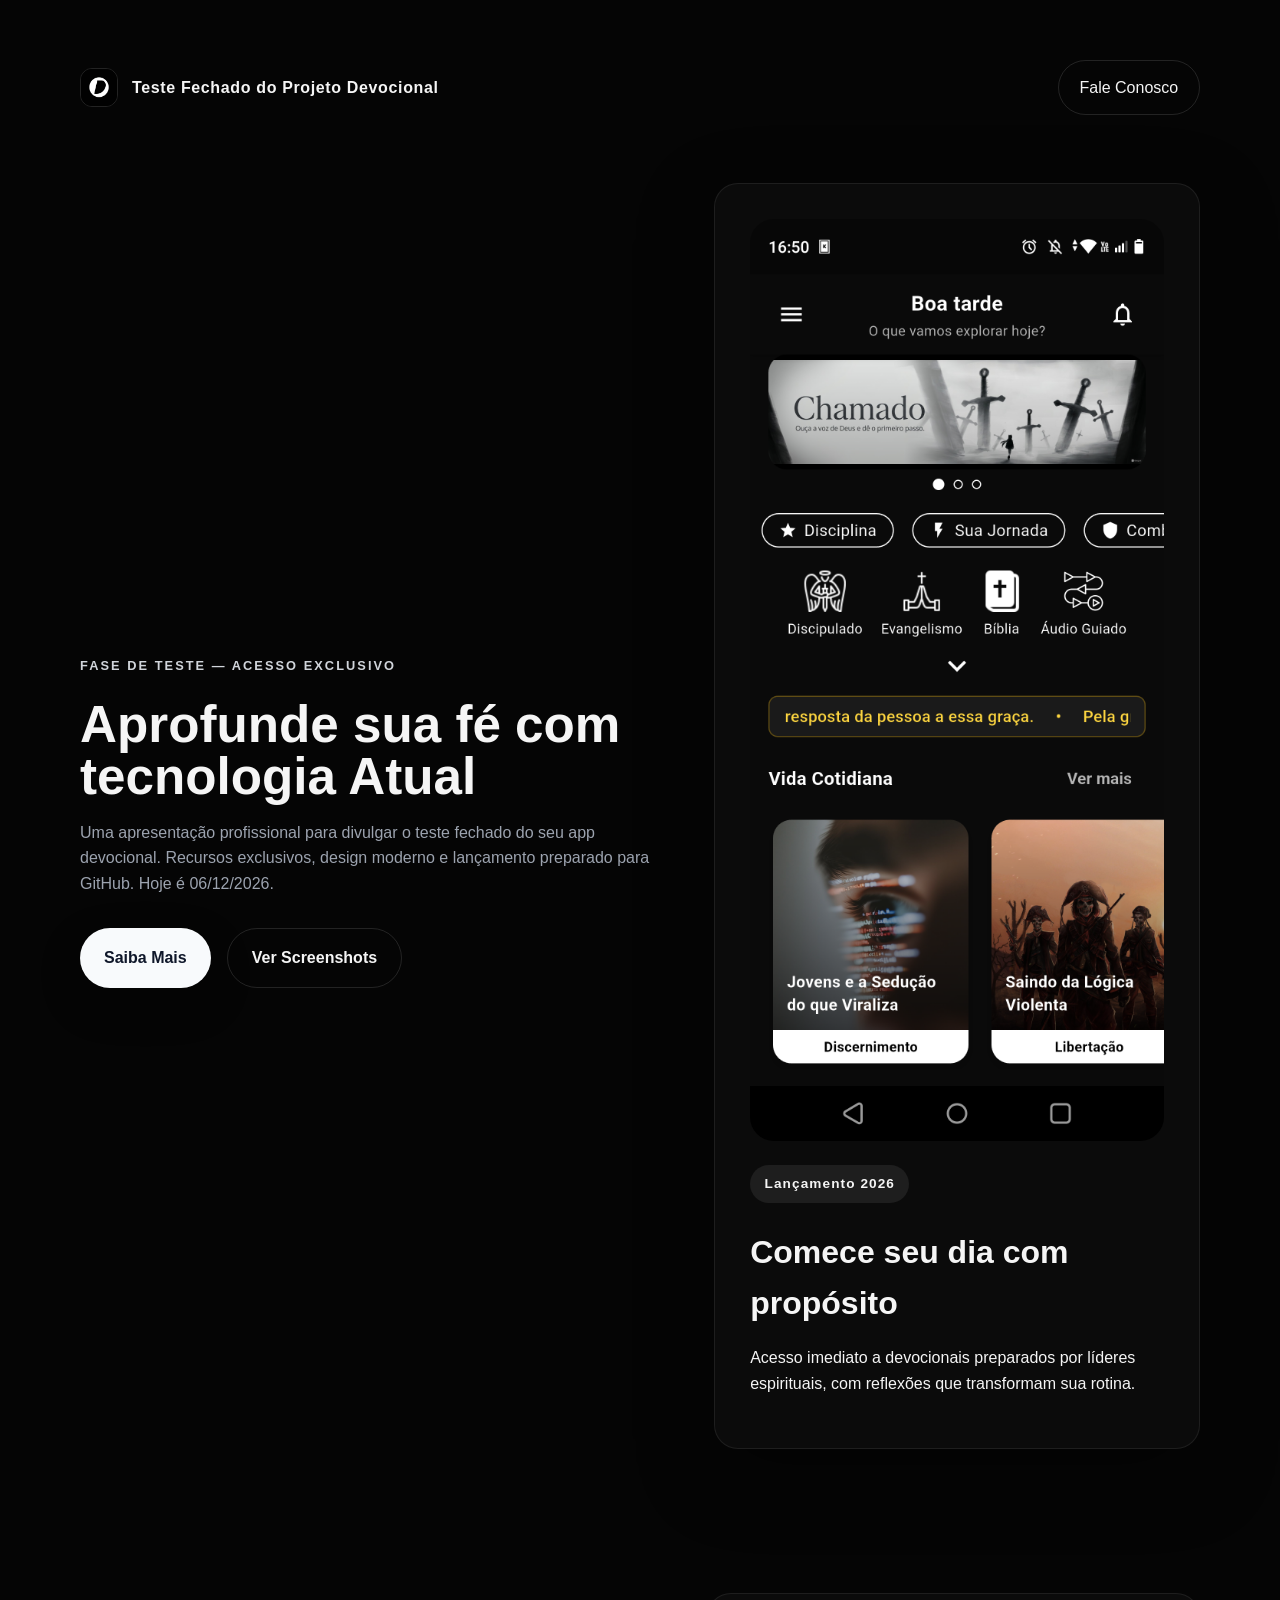
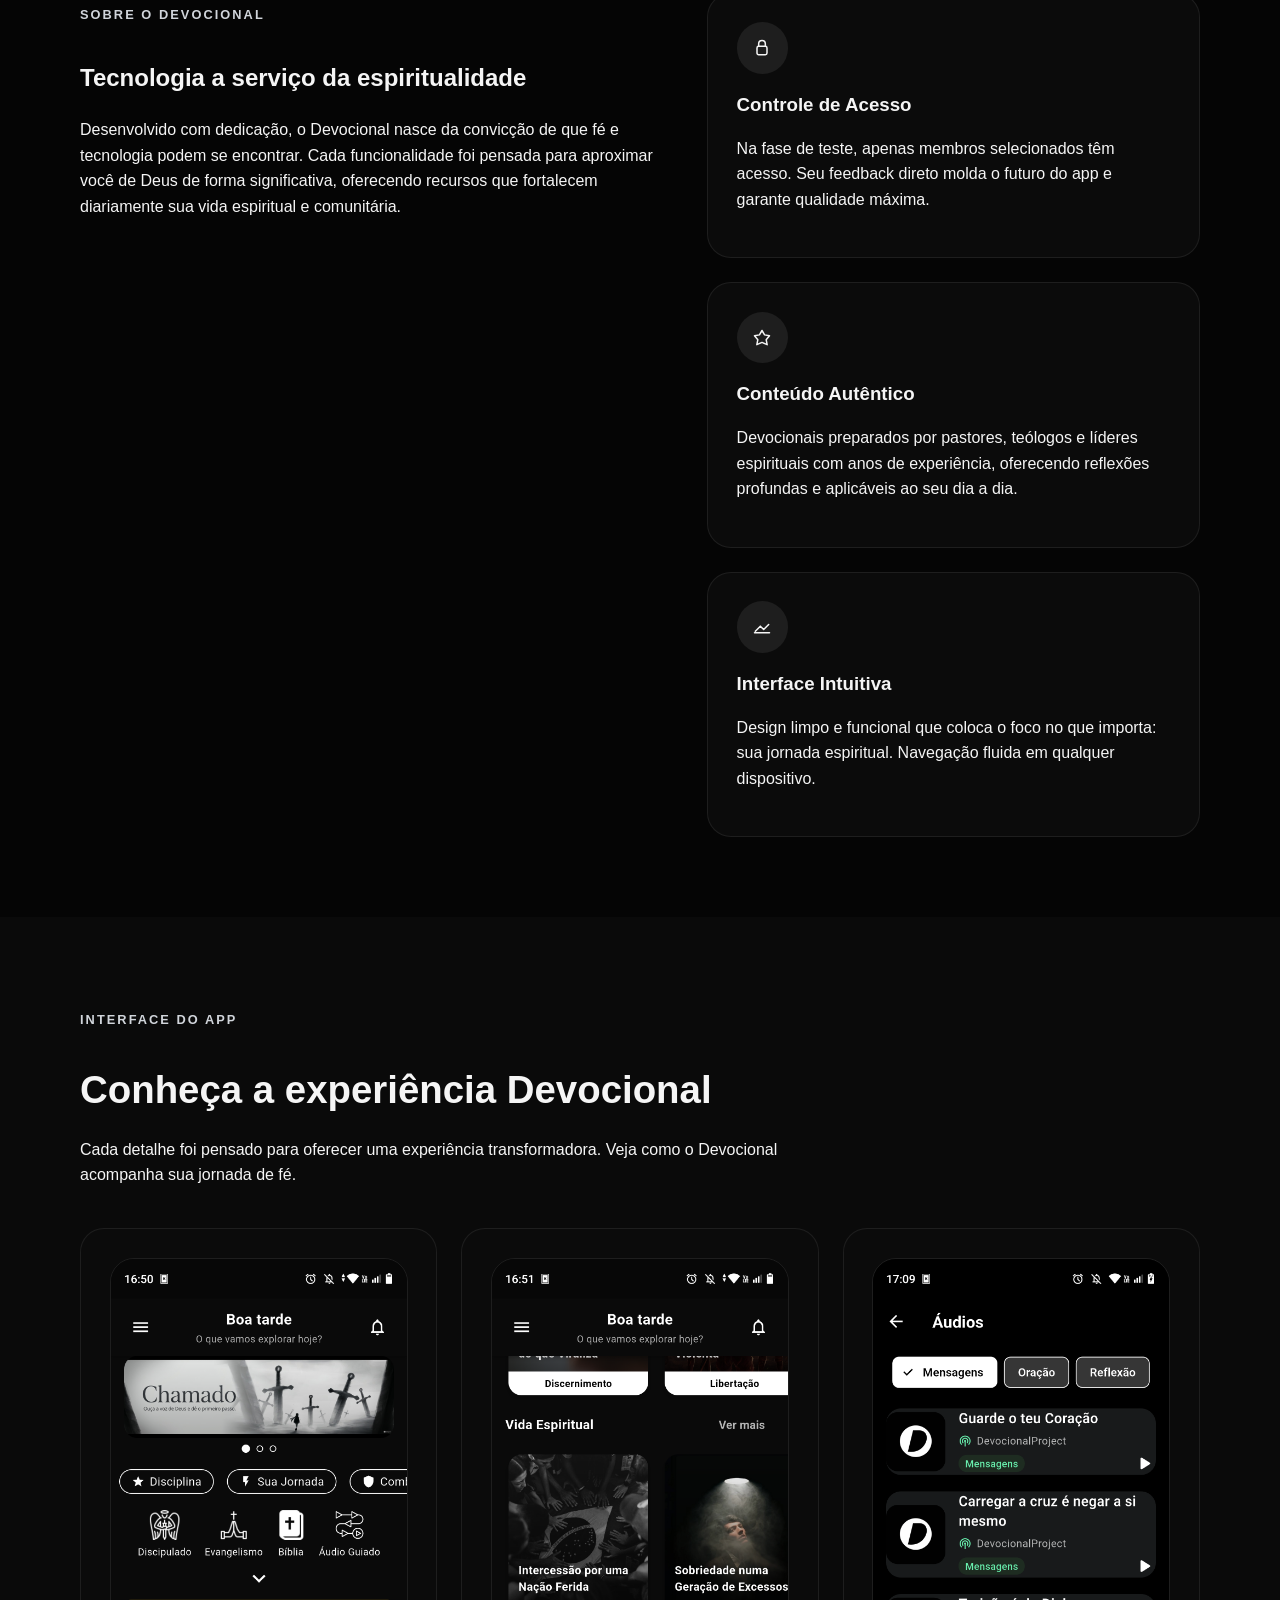
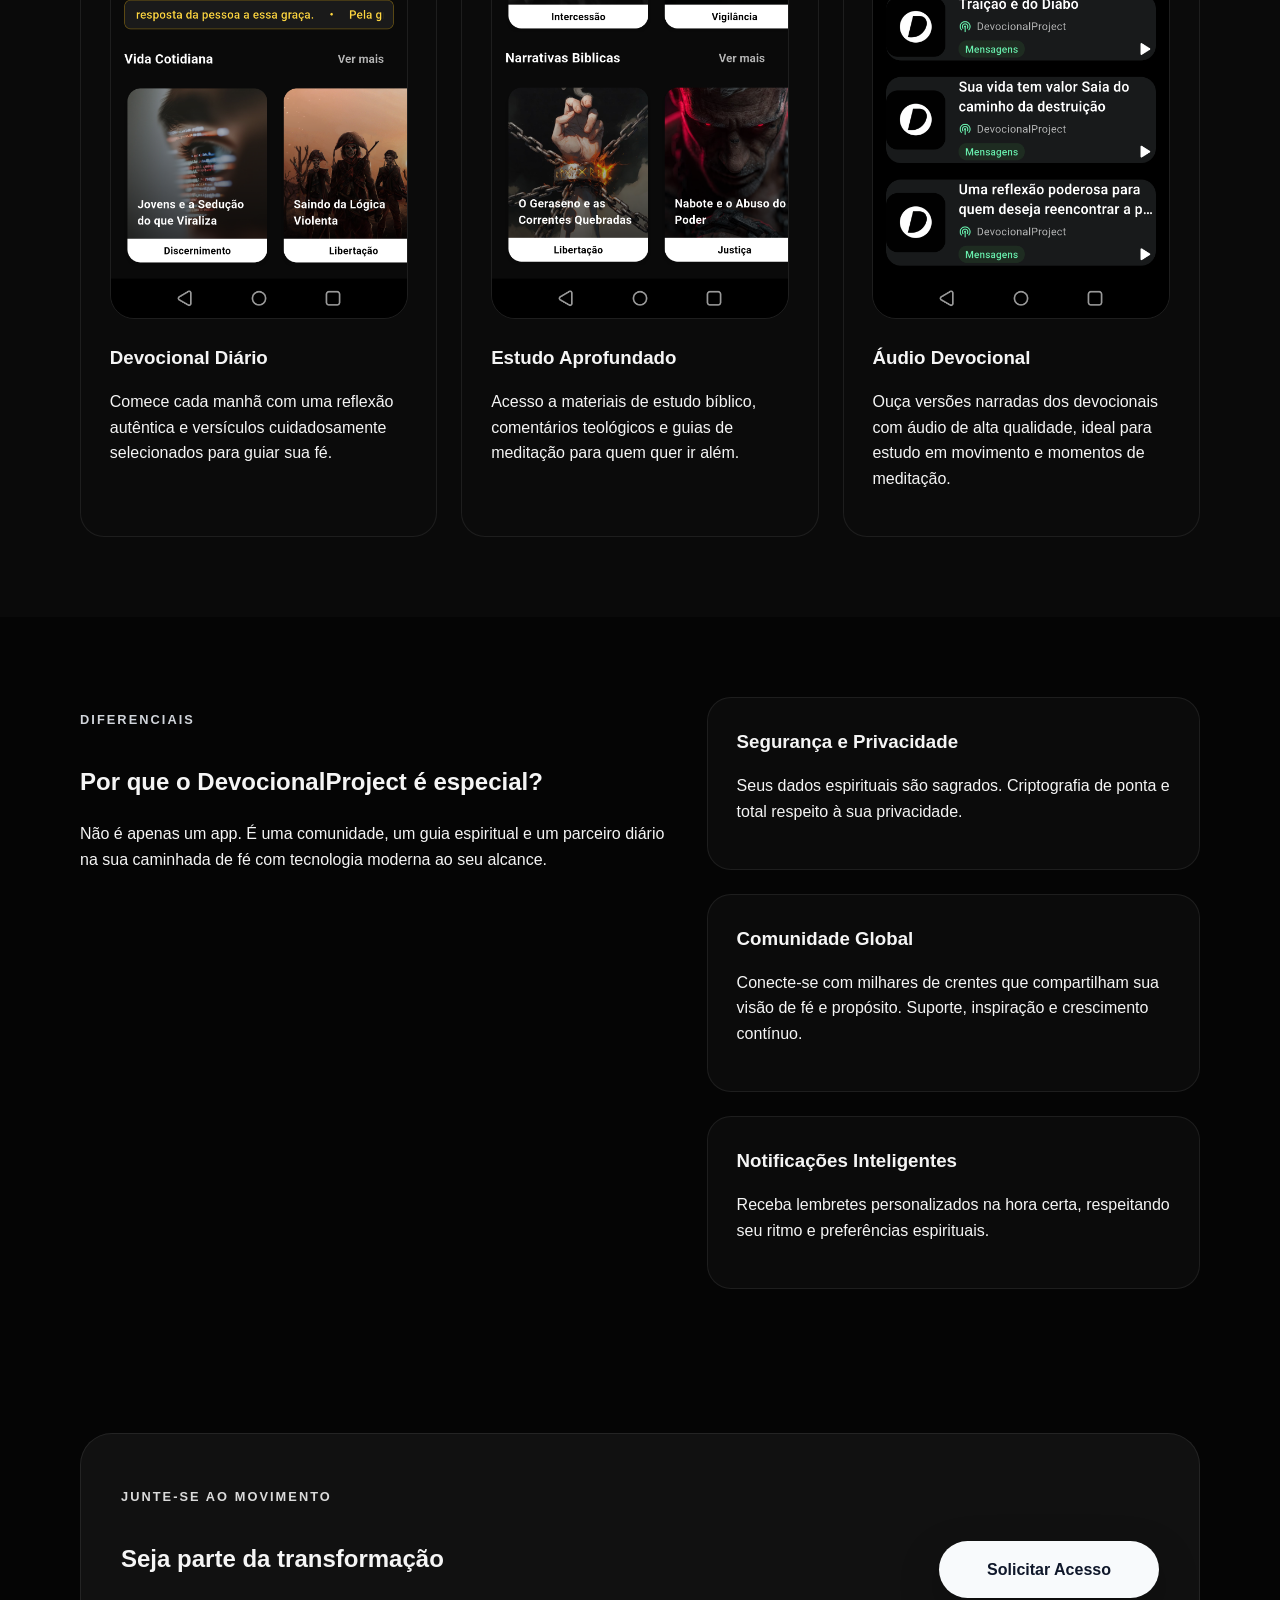
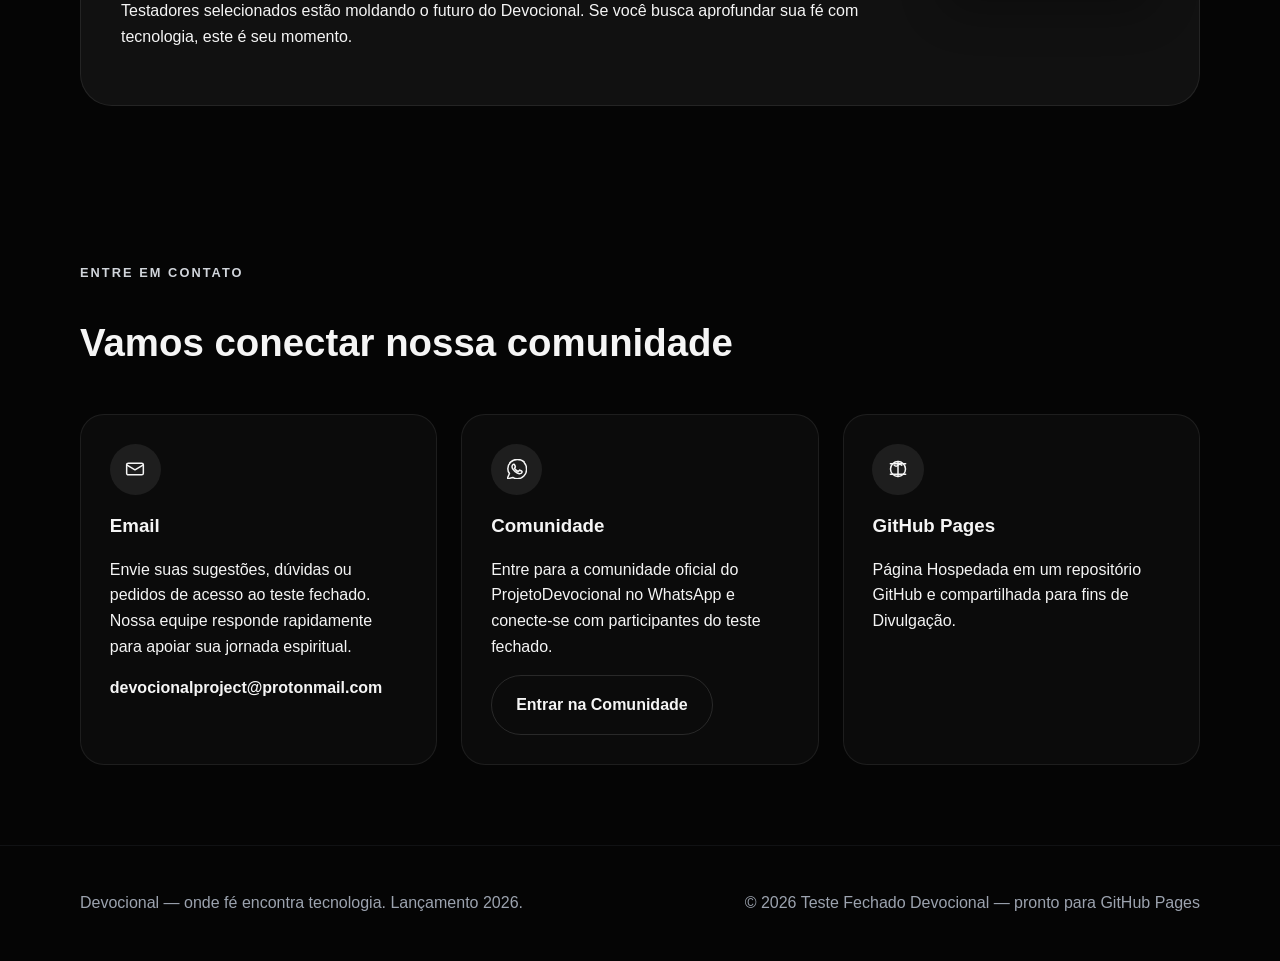
==== commit 14f6ab82: "Update index.html" ====
--- a/index.html
+++ b/index.html
@@ -32,7 +32,7 @@
       </div>
       <div class="hero-visual">
         <div class="screen-card screen-card--hero">
-          <img class="hero-image" src="assets/hero-screen.svg" alt="Interface do app Devocional" />
+          <img class="hero-image" src="assets/screenshot-1.png" alt="Interface do app Devocional" />
           <span class="screen-label">Lançamento 2026</span>
           <h2>Comece seu dia com propósito</h2>
           <p>Acesso imediato a devocionais preparados por líderes espirituais, com reflexões que transformam sua rotina.</p>
--- a/styles.css
+++ b/styles.css
@@ -0,0 +1,356 @@
+:root {
+  color-scheme: dark;
+  --bg: #050505;
+  --surface: #0b0b0b;
+  --surface-2: #111111;
+  --text: #f5f5f5;
+  --muted: #9ca3af;
+  --accent: #d1d5db;
+  --accent-2: #9ca3af;
+  --border: rgba(255, 255, 255, 0.08);
+  --radius: 24px;
+}
+
+* {
+  box-sizing: border-box;
+}
+
+body {
+  margin: 0;
+  font-family: 'Inter', sans-serif;
+  background: var(--bg);
+  color: var(--text);
+  line-height: 1.6;
+}
+
+img {
+  max-width: 100%;
+}
+
+.container {
+  width: min(1120px, calc(100% - 2rem));
+  margin: 0 auto;
+}
+
+.topbar {
+  display: flex;
+  justify-content: space-between;
+  align-items: center;
+  padding: 1.25rem 0;
+}
+
+.brand {
+  display: inline-flex;
+  align-items: center;
+  gap: 0.85rem;
+  font-weight: 700;
+  letter-spacing: 0.04em;
+}
+
+.brand-icon {
+  width: 2.4rem;
+  height: 2.4rem;
+  border-radius: 12px;
+  object-fit: cover;
+  border: 1px solid rgba(255, 255, 255, 0.12);
+}
+
+.nav-button {
+  padding: 0.85rem 1.3rem;
+  border-radius: 999px;
+  border: 1px solid rgba(255, 255, 255, 0.12);
+  color: var(--text);
+  text-decoration: none;
+  transition: transform 0.2s ease, background 0.2s ease;
+}
+
+.nav-button:hover {
+  transform: translateY(-1px);
+  background: rgba(255, 255, 255, 0.04);
+}
+
+.hero-section {
+  min-height: 100vh;
+  padding: 2.5rem 0 4rem;
+}
+
+.hero {
+  display: grid;
+  grid-template-columns: 1.1fr 0.9fr;
+  gap: 2.5rem;
+  align-items: center;
+  padding-top: 3rem;
+}
+
+.hero-copy h1 {
+  font-size: clamp(2.6rem, 4vw, 4.5rem);
+  margin: 0.6rem 0 1rem;
+  line-height: 1.02;
+}
+
+.hero-text {
+  max-width: 620px;
+  color: var(--muted);
+}
+
+.eyebrow {
+  display: inline-flex;
+  align-items: center;
+  gap: 0.5rem;
+  color: var(--accent);
+  text-transform: uppercase;
+  letter-spacing: 0.16em;
+  font-weight: 700;
+  font-size: 0.8rem;
+}
+
+.hero-actions {
+  display: flex;
+  gap: 1rem;
+  flex-wrap: wrap;
+  margin-top: 2rem;
+}
+
+.primary-button,
+.secondary-button,
+.button-large {
+  display: inline-flex;
+  align-items: center;
+  justify-content: center;
+  border: 0;
+  border-radius: 999px;
+  padding: 1rem 1.5rem;
+  text-decoration: none;
+  color: var(--text);
+  font-weight: 700;
+}
+
+.primary-button,
+.button-large {
+  background: #f8fafc;
+  color: #0f172a;
+  box-shadow: 0 16px 40px rgba(0, 0, 0, 0.25);
+}
+
+.secondary-button {
+  border: 1px solid rgba(255,255,255,0.12);
+  background: transparent;
+}
+
+.hero-visual {
+  display: flex;
+  justify-content: center;
+}
+
+.screen-card {
+  width: min(100%, 500px);
+  padding: 2.2rem;
+  border-radius: var(--radius);
+  background: #0b0b0b;
+  border: 1px solid rgba(255, 255, 255, 0.08);
+  box-shadow: 0 24px 75px rgba(0, 0, 0, 0.35);
+}
+
+.screen-label {
+  display: inline-flex;
+  padding: 0.5rem 0.9rem;
+  border-radius: 999px;
+  background: rgba(255, 255, 255, 0.08);
+  color: var(--text);
+  font-size: 0.85rem;
+  font-weight: 700;
+  letter-spacing: 0.08em;
+}
+
+.screen-card h2 {
+  margin: 1.5rem 0 0.75rem;
+  font-size: 2rem;
+}
+
+.section {
+  padding: 5rem 0;
+}
+
+.section--alt {
+  background: rgba(255,255,255,0.02);
+}
+
+.section-header {
+  max-width: 720px;
+  margin-bottom: 2.5rem;
+}
+
+.section-header h2 {
+  margin: 1rem 0 1rem;
+  font-size: clamp(2rem, 3vw, 3rem);
+}
+.section-grid,
+.contact-grid,
+.screenshots-grid,
+.feature-list,
+.resource-list {
+  display: grid;
+  gap: 1.5rem;
+}
+
+.section-grid {
+  grid-template-columns: 1.1fr 0.9fr;
+  align-items: flex-start;
+}
+
+.feature-list,
+.resource-list {
+  grid-template-columns: repeat(1, minmax(0, 1fr));
+}
+
+.feature-card,
+.resource-card,
+.contact-card,
+.screenshot-card {
+  border-radius: 24px;
+  padding: 1.8rem;
+  background: #0b0b0b;
+  border: 1px solid rgba(255, 255, 255, 0.08);
+}
+
+.feature-icon,
+.contact-icon {
+  width: 3.2rem;
+  height: 3.2rem;
+  display: grid;
+  place-items: center;
+  border-radius: 50%;
+  margin-bottom: 1rem;
+  background: rgba(255, 255, 255, 0.08);
+  color: var(--text);
+}
+
+.feature-card h3,
+.resource-card h3,
+.contact-card h3,
+.screenshot-card h3 {
+  margin: 0 0 0.75rem;
+}
+
+.screenshots-grid {
+  grid-template-columns: repeat(3, minmax(0, 1fr));
+}
+
+.screenshot-preview {
+  width: 100%;
+  min-height: 250px;
+  border-radius: 24px;
+  margin-bottom: 1.5rem;
+  display: block;
+  object-fit: cover;
+  border: 1px solid rgba(255, 255, 255, 0.08);
+}
+
+.hero-image {
+  width: 100%;
+  border-radius: 24px;
+  margin-bottom: 1.5rem;
+  display: block;
+  object-fit: cover;
+}
+
+.section--cta {
+  padding: 4rem 0;
+}
+
+.cta-grid {
+  display: grid;
+  grid-template-columns: 1fr auto;
+  align-items: center;
+  gap: 2rem;
+  background: #111111;
+  border: 1px solid rgba(255, 255, 255, 0.08);
+  border-radius: 32px;
+  padding: 2.5rem;
+}
+
+.button-large {
+  min-width: 220px;
+}
+
+.contact-grid {
+  grid-template-columns: repeat(3, minmax(0, 1fr));
+}
+
+.footer {
+  border-top: 1px solid rgba(148, 163, 184, 0.08);
+  padding: 1.8rem 0;
+}
+
+.footer-content {
+  display: flex;
+  justify-content: space-between;
+  gap: 1rem;
+  align-items: center;
+  flex-wrap: wrap;
+  color: var(--muted);
+}
+
+.eyebrow--accent {
+  color: var(--accent);
+}
+
+.eyebrow--light {
+  color: rgba(255,255,255,0.85);
+}
+
+@media (max-width: 900px) {
+  .hero {
+    grid-template-columns: 1fr;
+    gap: 2rem;
+  }
+
+  .hero-visual {
+    justify-content: flex-start;
+  }
+
+  .screen-card {
+    width: 100%;
+  }
+
+  .section-grid,
+  .cta-grid,
+  .contact-grid,
+  .screenshots-grid {
+    grid-template-columns: 1fr;
+  }
+}
+
+@media (max-width: 600px) {
+  .topbar {
+    flex-direction: column;
+    align-items: flex-start;
+    gap: 1rem;
+  }
+
+  .nav-button,
+  .primary-button,
+  .secondary-button,
+  .button-large {
+    width: 100%;
+  }
+
+  .hero-actions {
+    flex-direction: column;
+  }
+
+  .hero-copy h1 {
+    font-size: 2.7rem;
+  }
+
+  .screenshot-preview {
+    min-height: 220px;
+  }
+
+  .contact-grid,
+  .screenshots-grid,
+  .feature-list,
+  .resource-list {
+    gap: 1rem;
+  }
+}
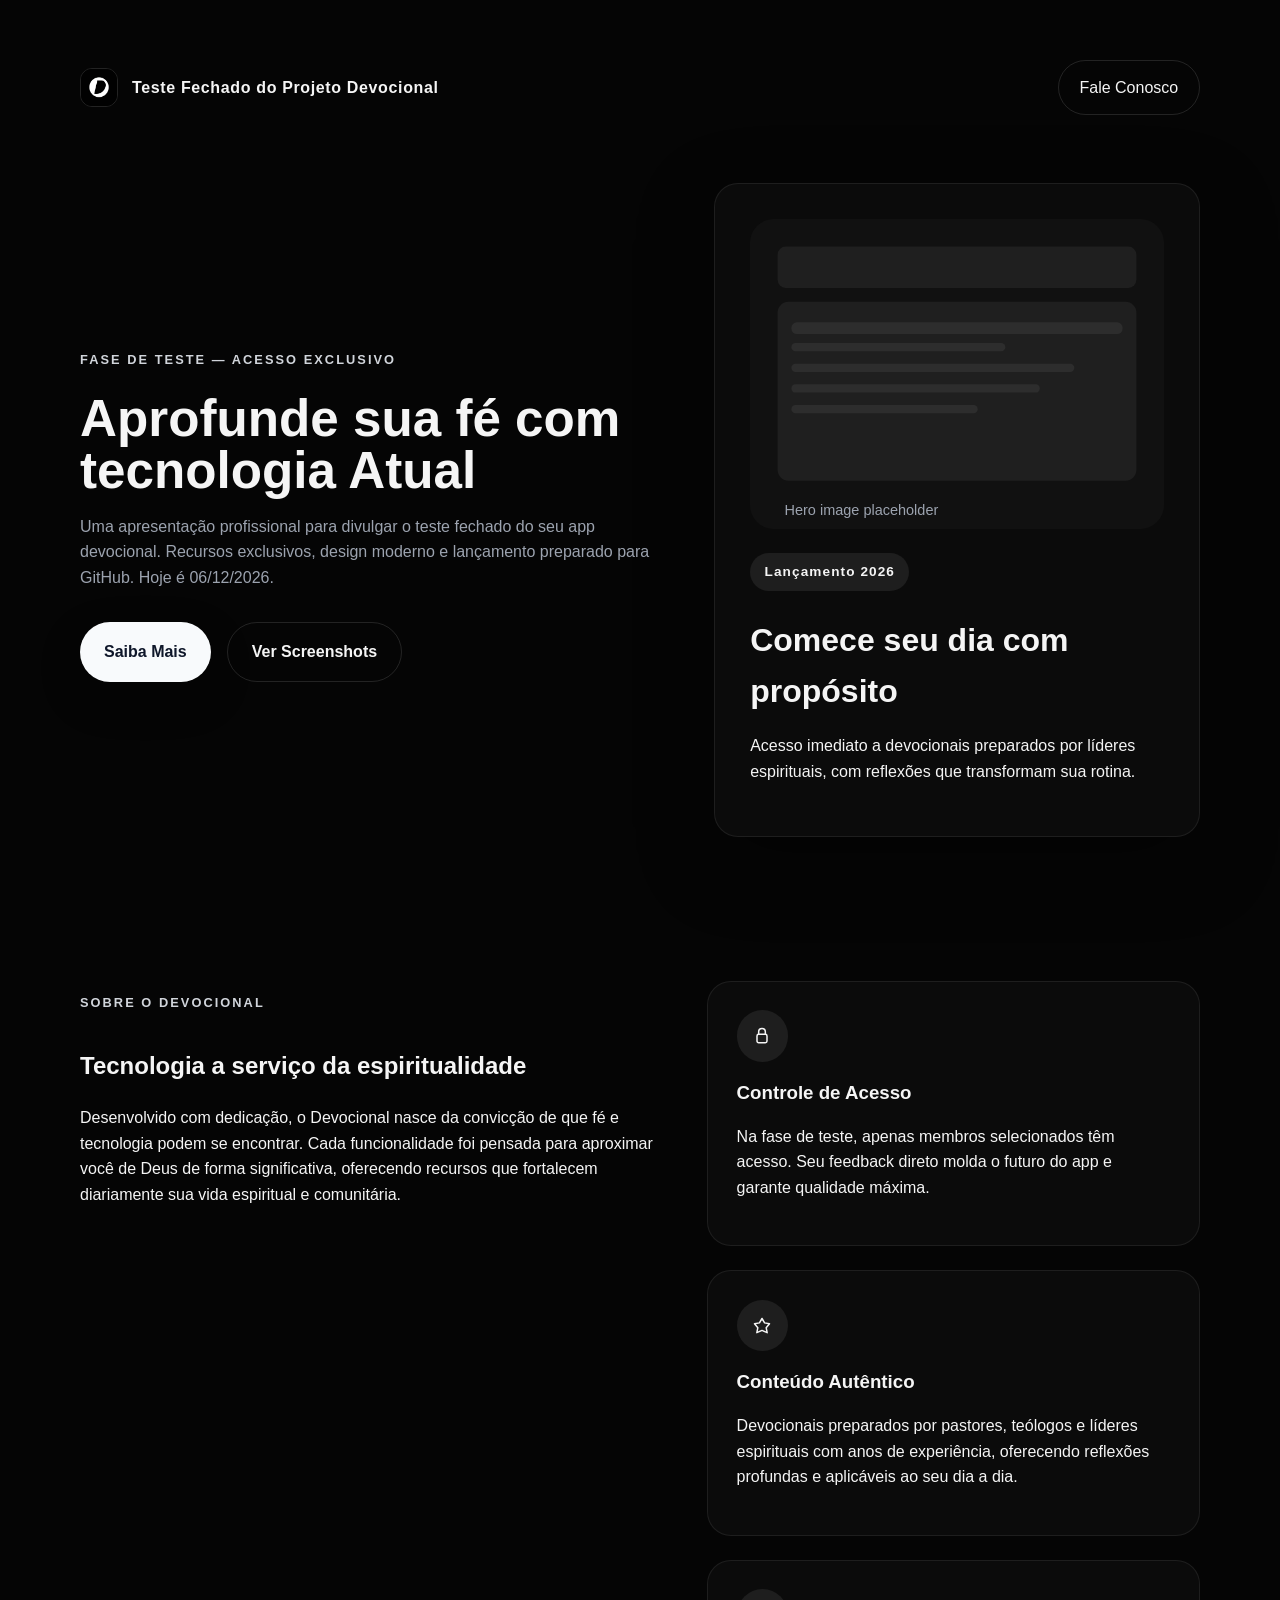
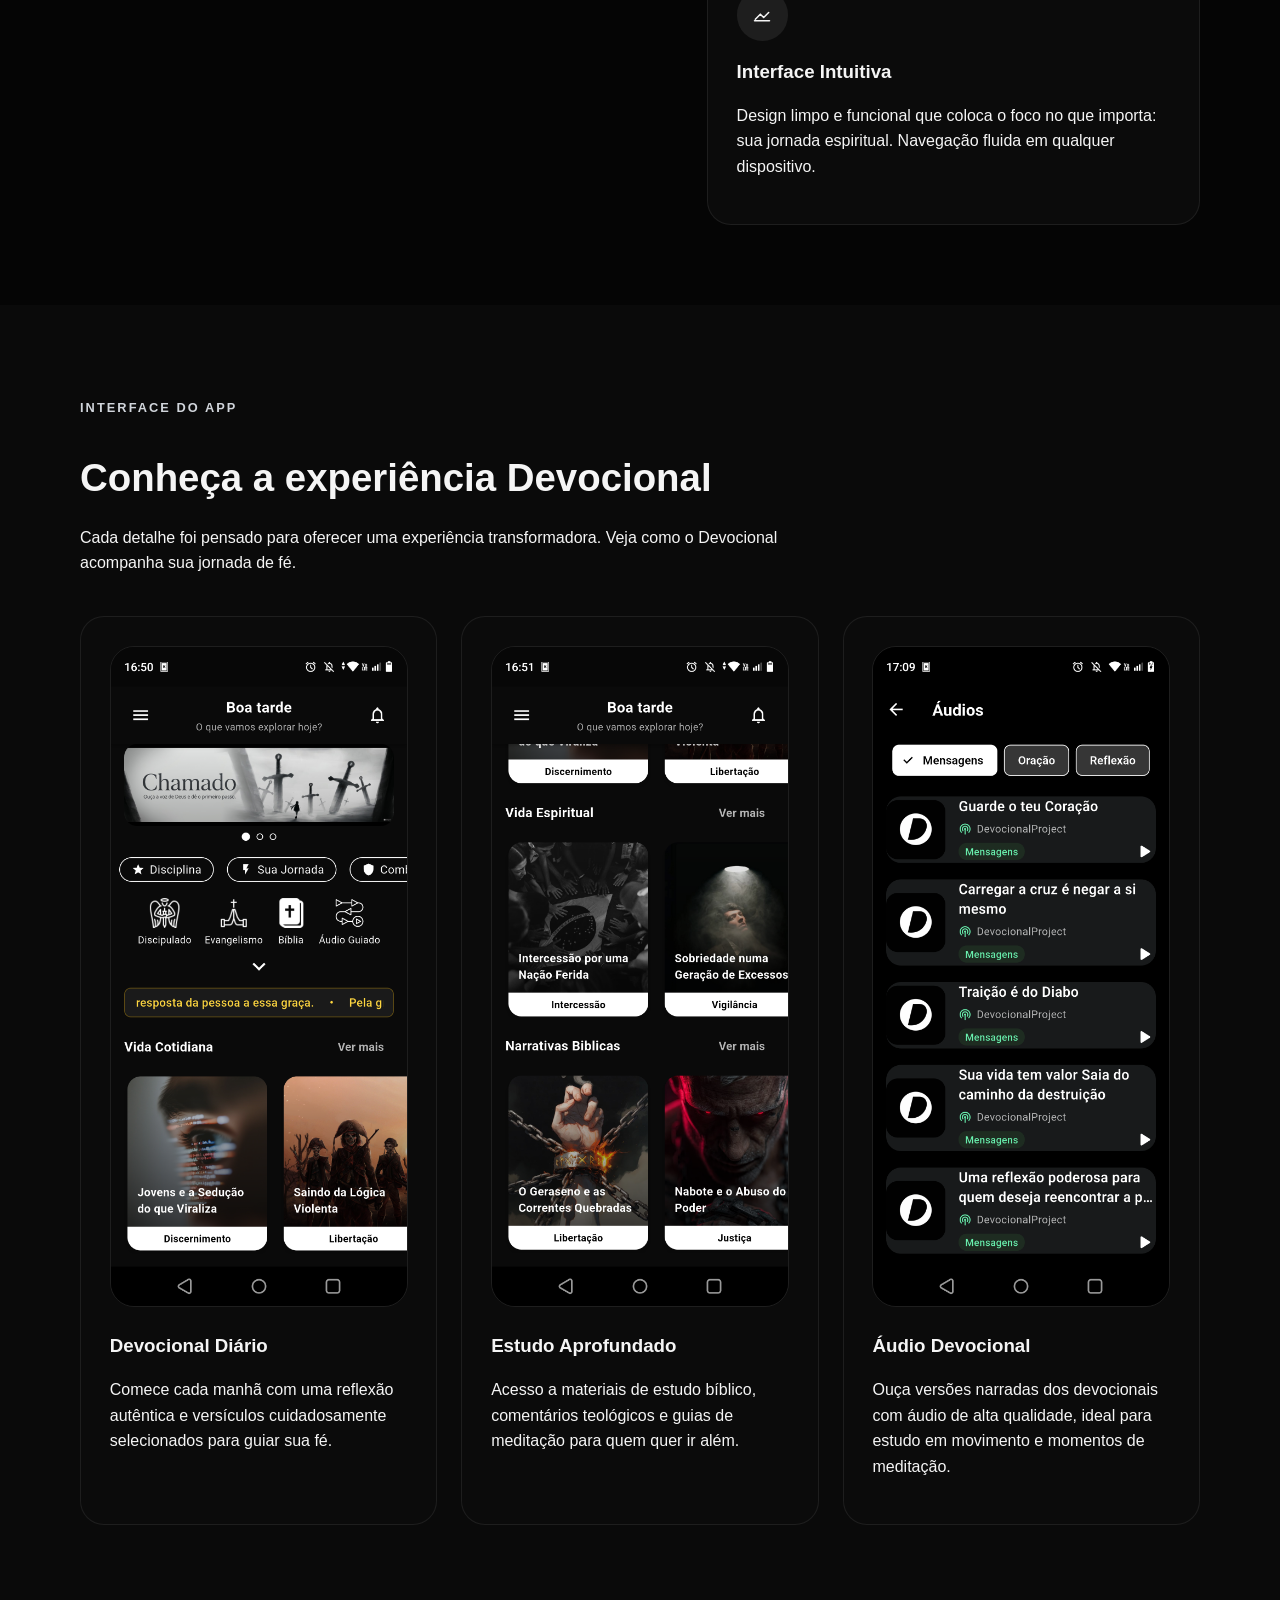
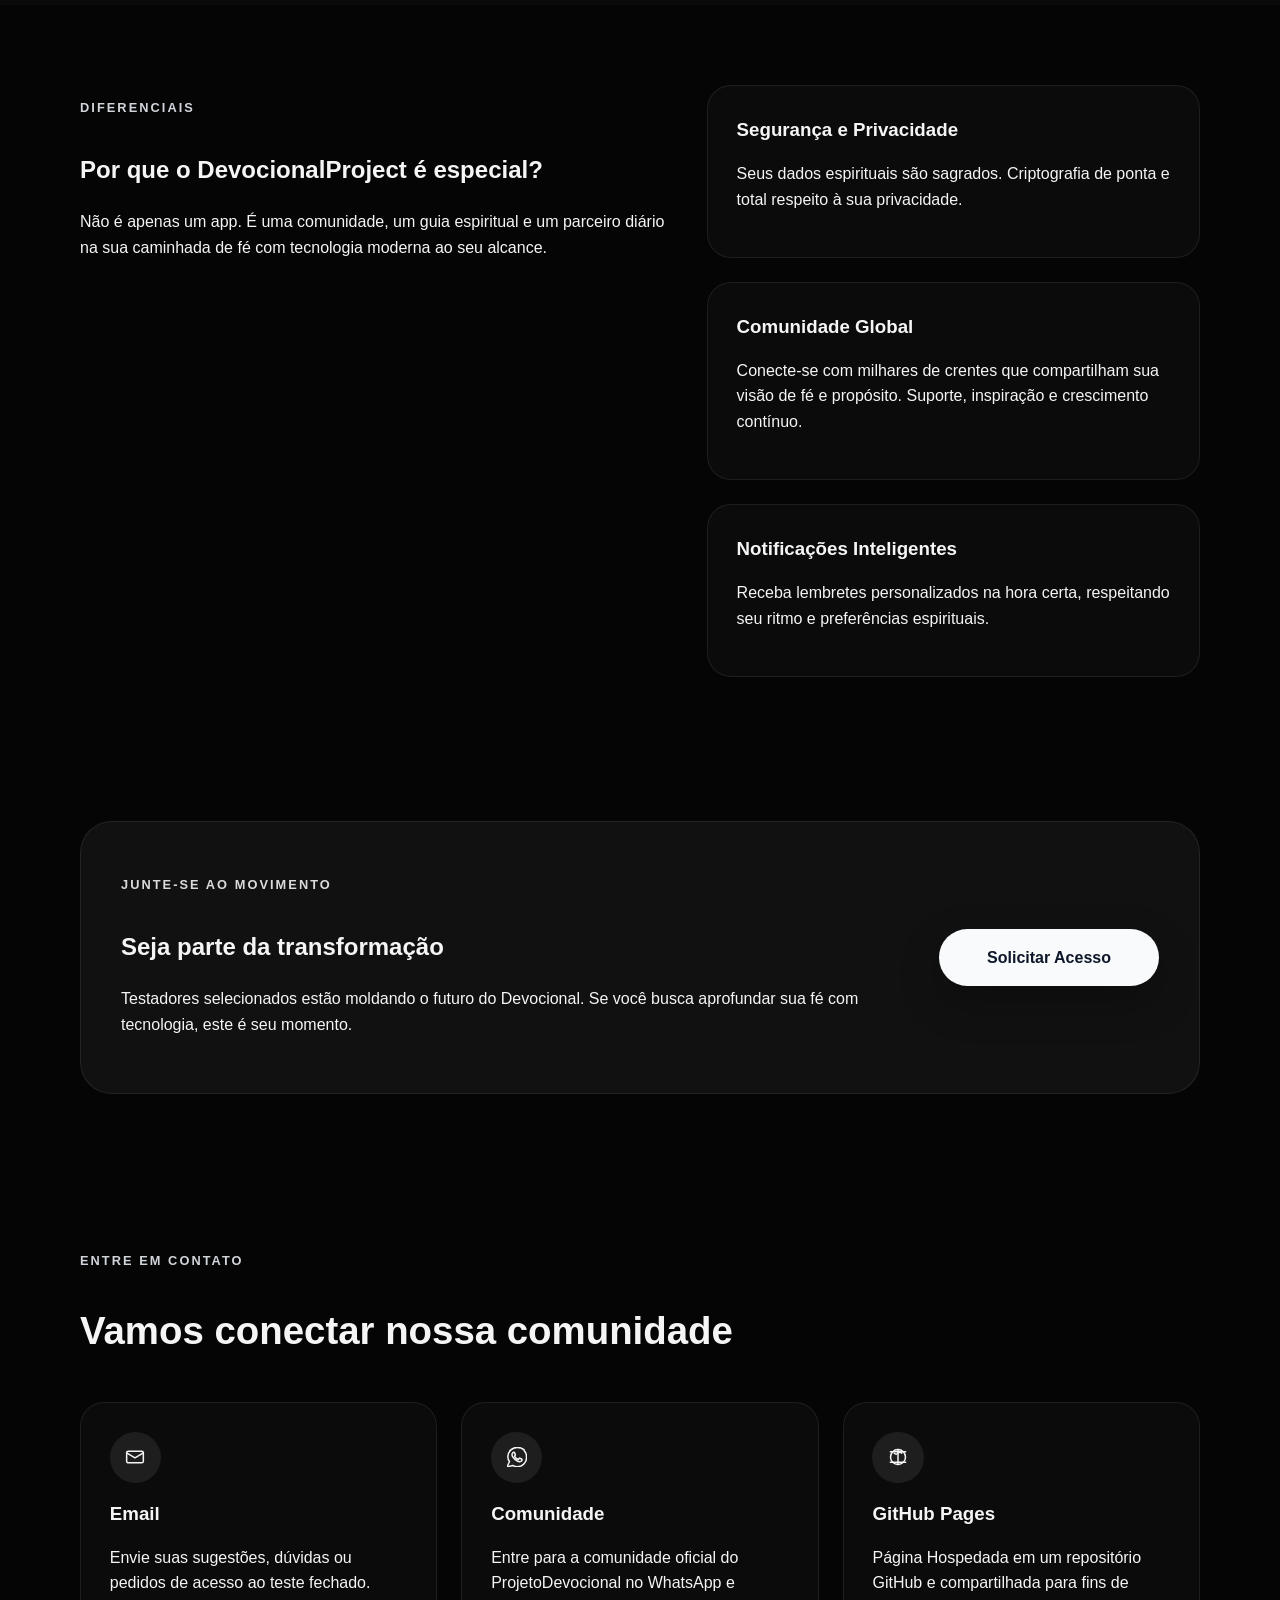
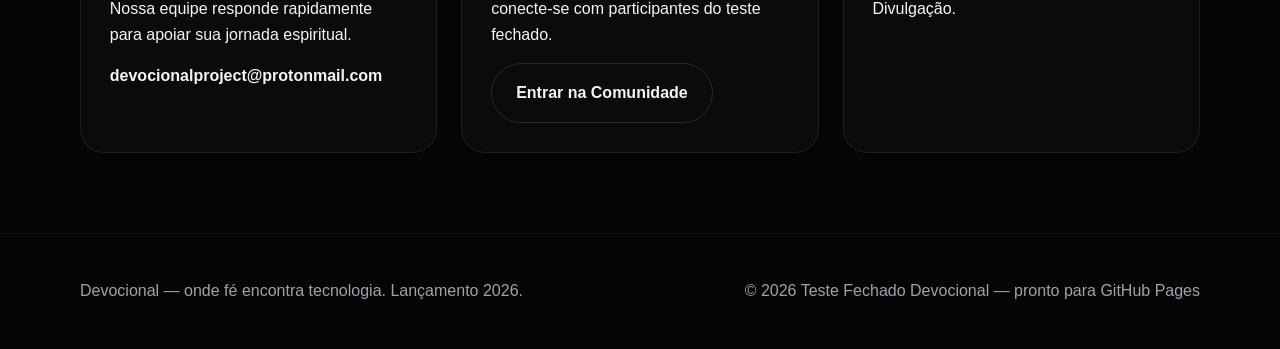
==== commit 82f8ca93: "Update index.html" ====
--- a/index.html
+++ b/index.html
@@ -32,7 +32,7 @@
       </div>
       <div class="hero-visual">
         <div class="screen-card screen-card--hero">
-          <img class="hero-image" src="assets/screenshot-1.png" alt="Interface do app Devocional" />
+          <img class="hero-image" src="assets/hero-screen.svg" alt="Interface do app Devocional" />
           <span class="screen-label">Lançamento 2026</span>
           <h2>Comece seu dia com propósito</h2>
           <p>Acesso imediato a devocionais preparados por líderes espirituais, com reflexões que transformam sua rotina.</p>
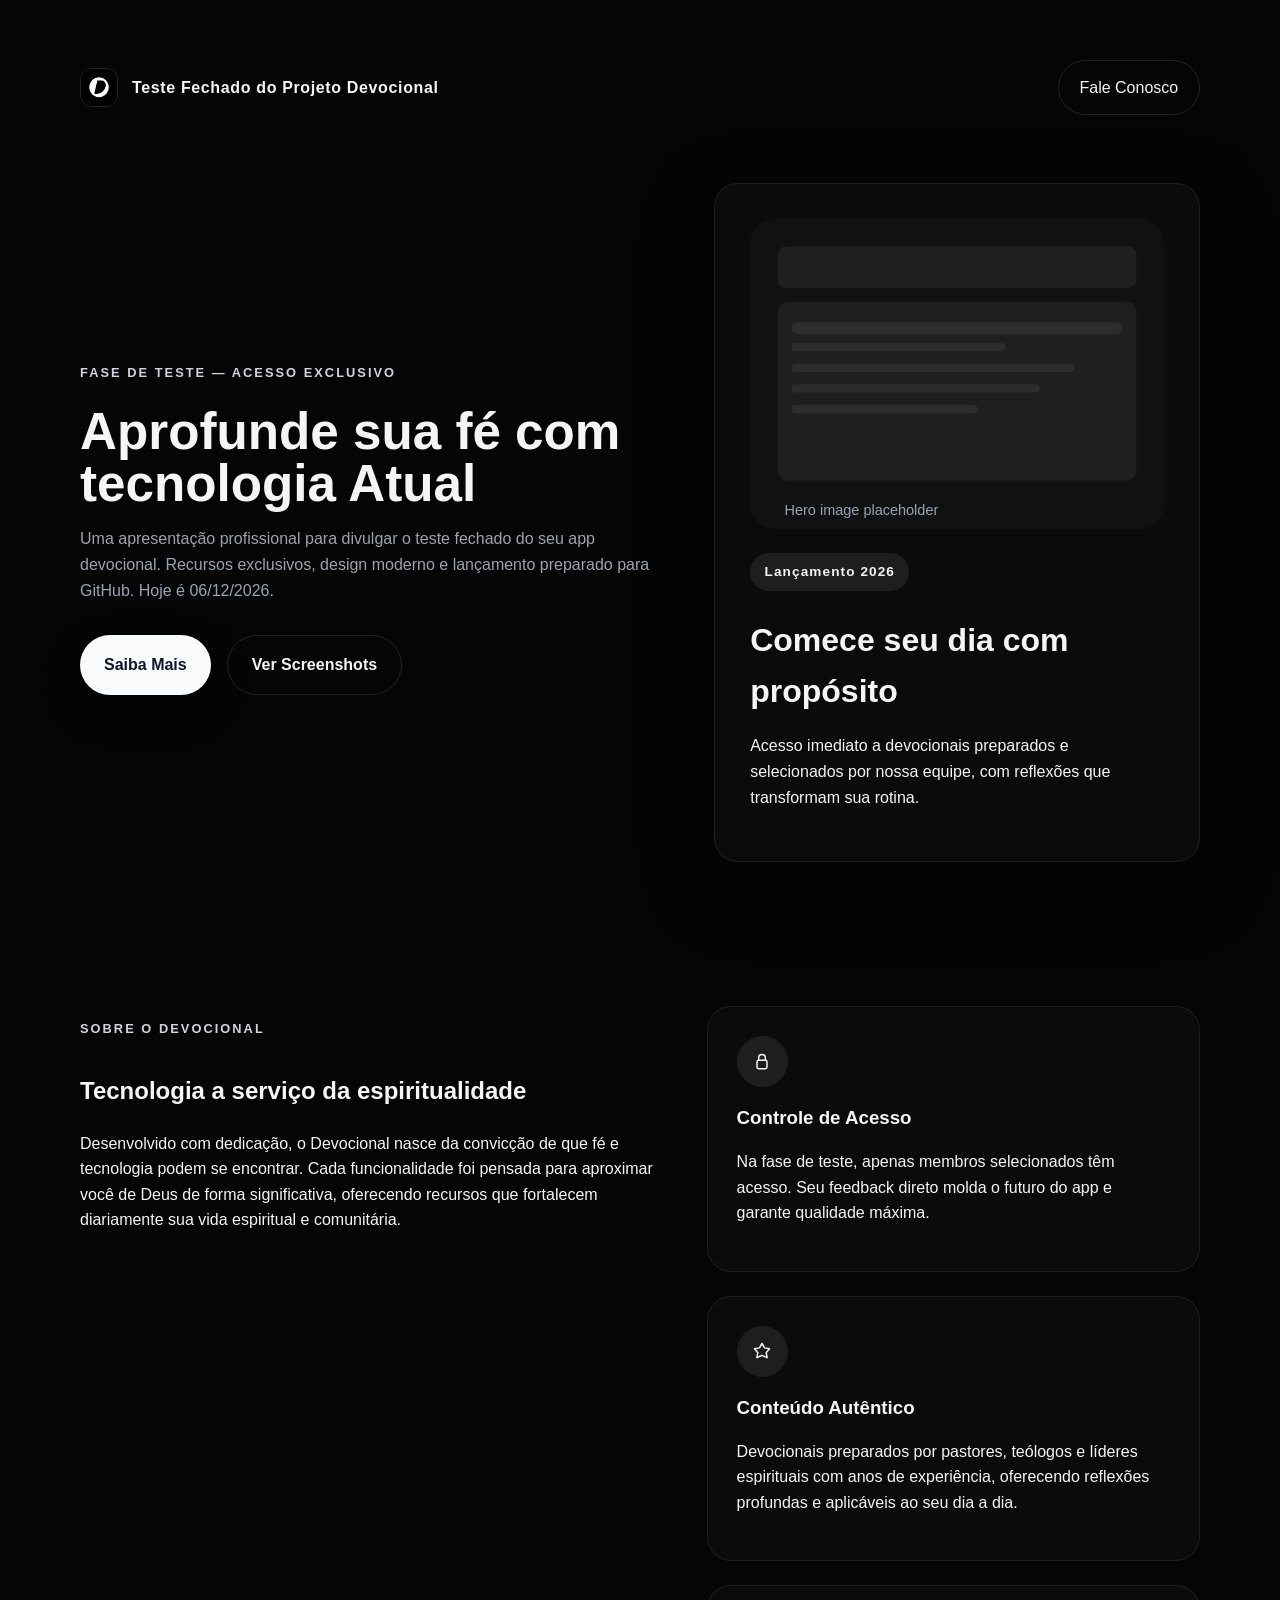
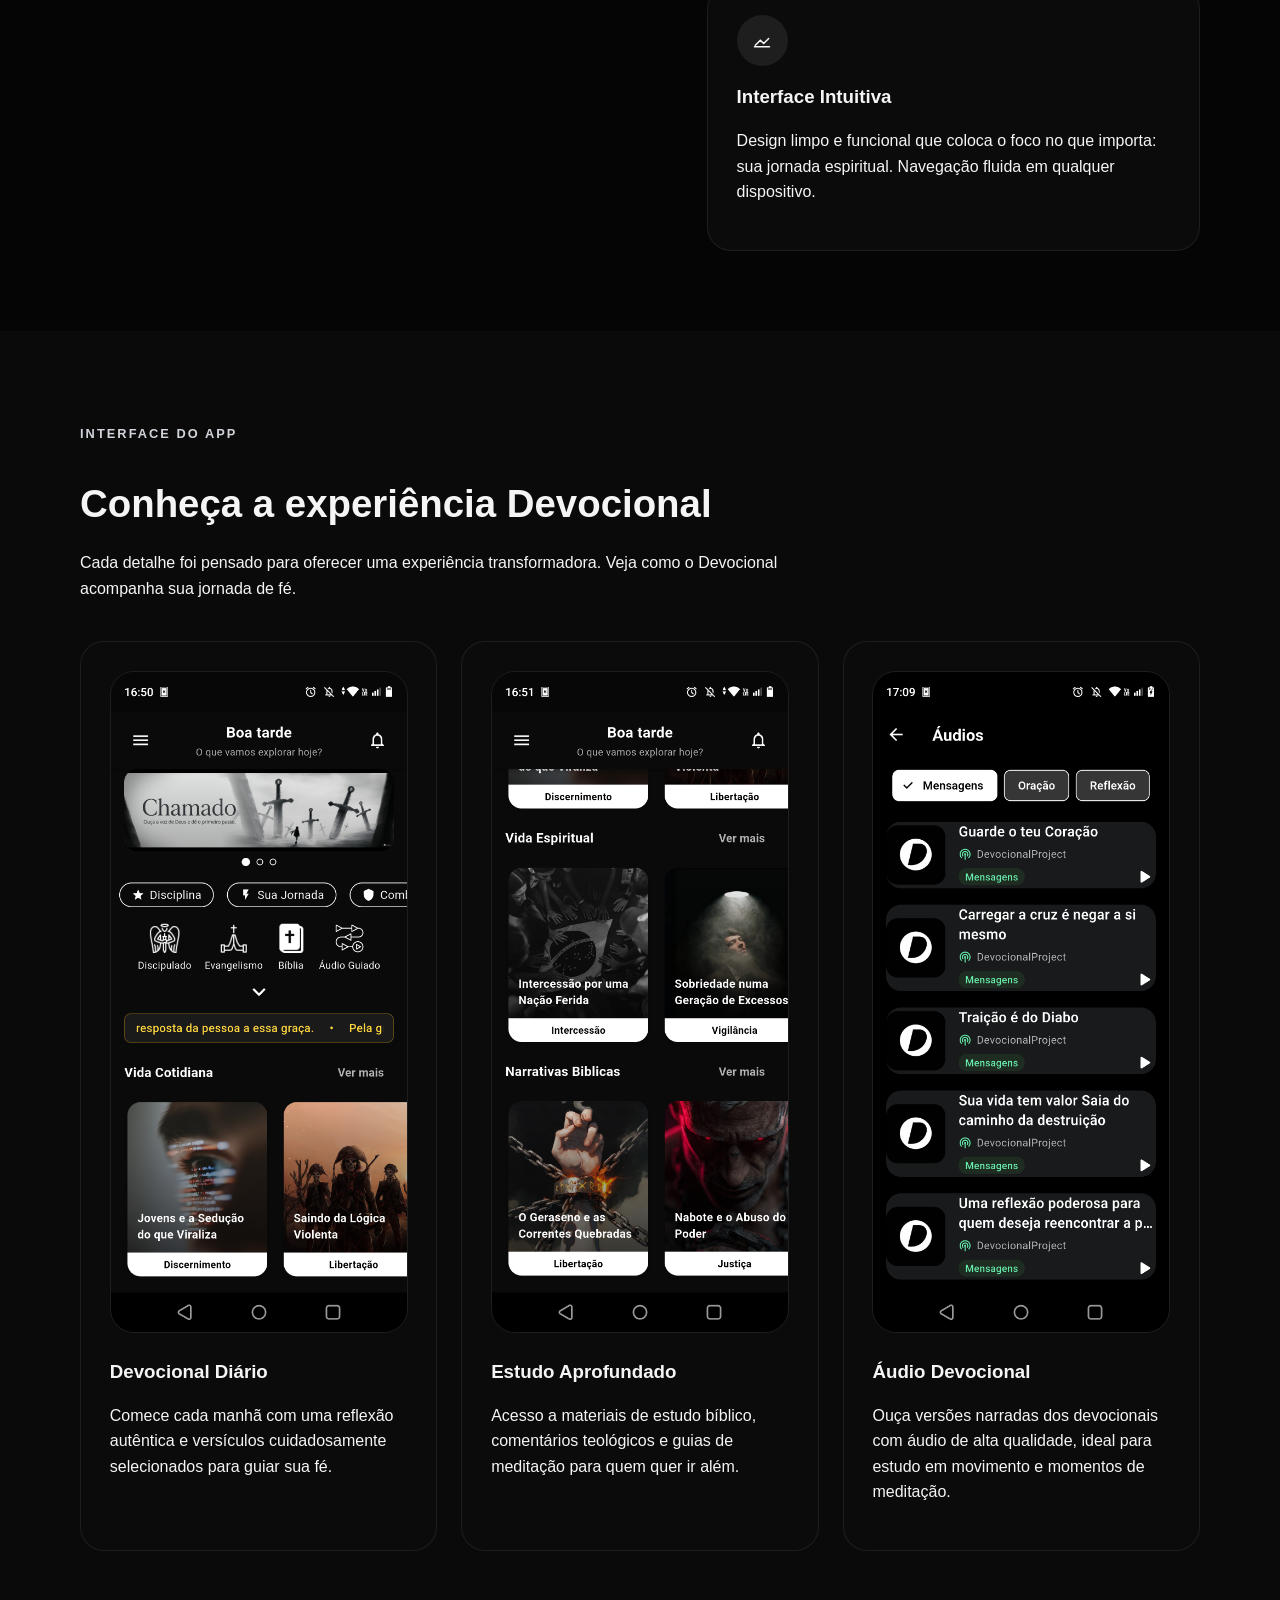
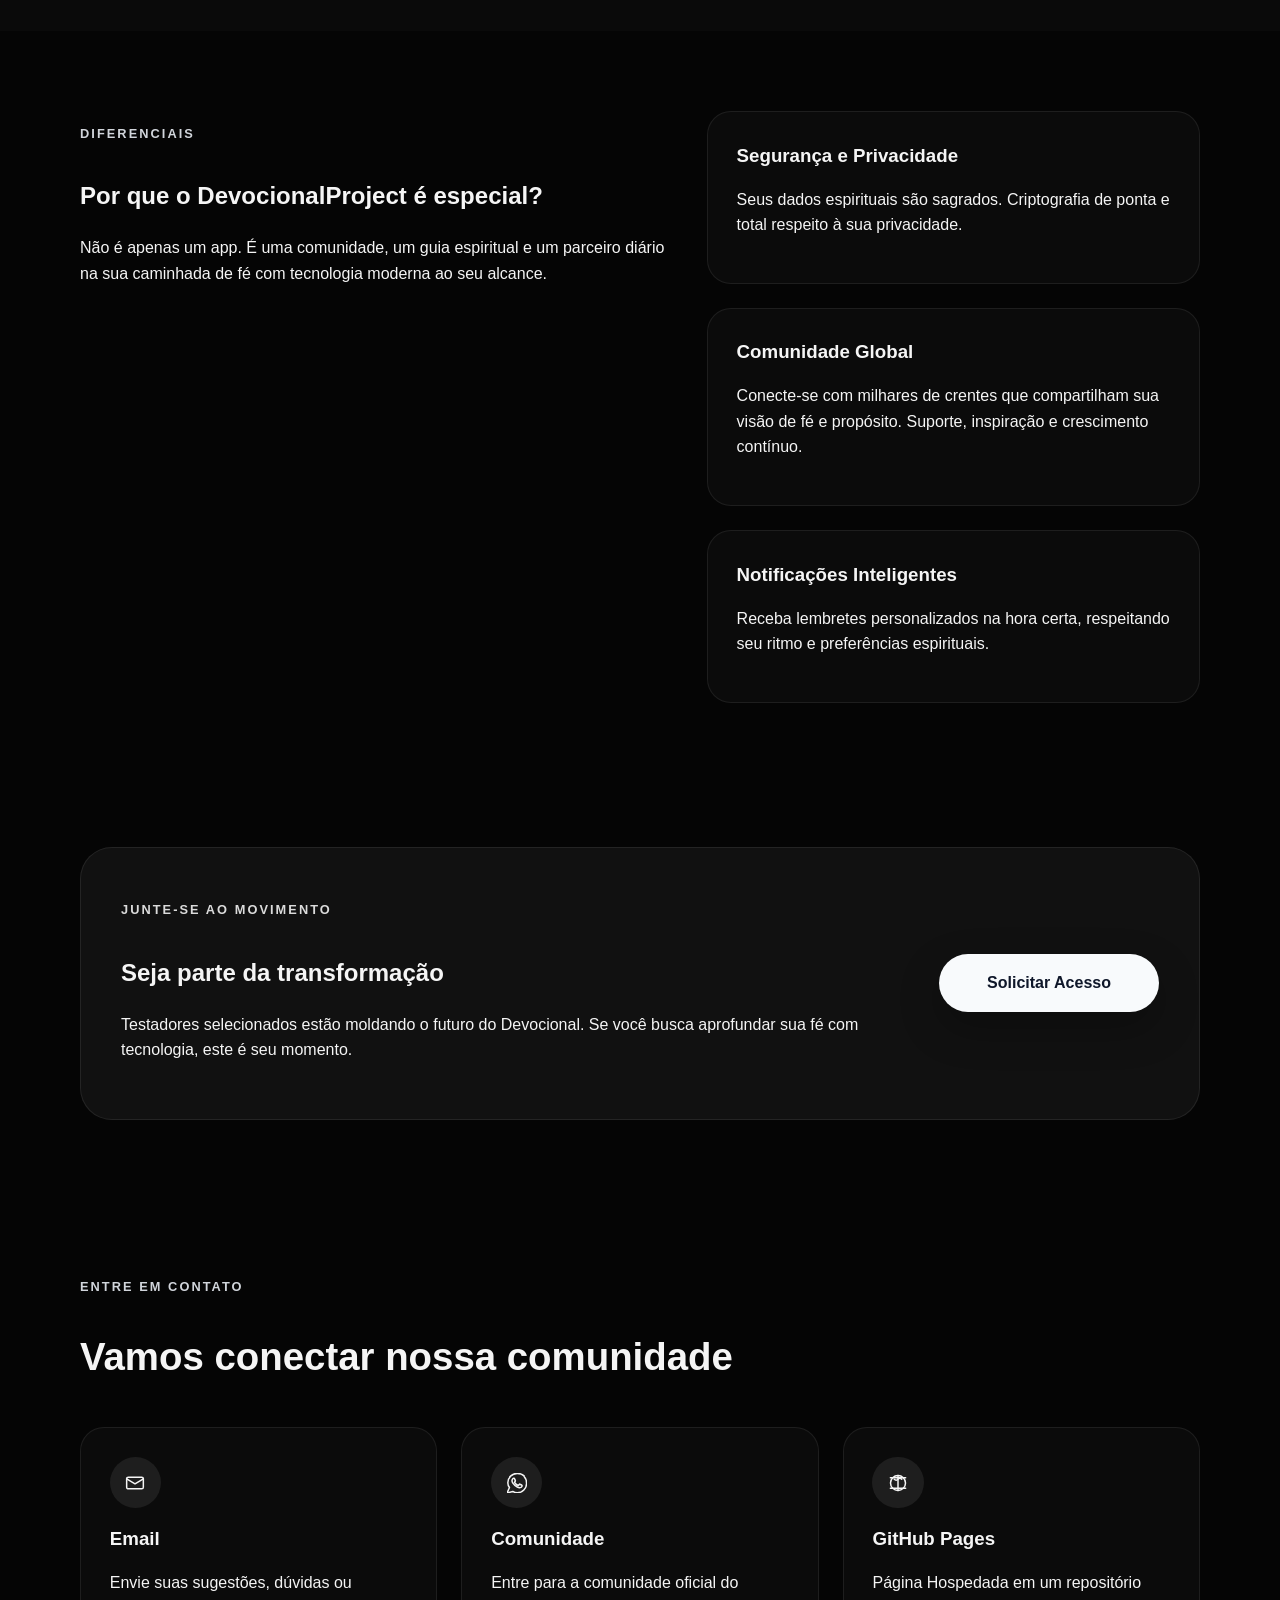
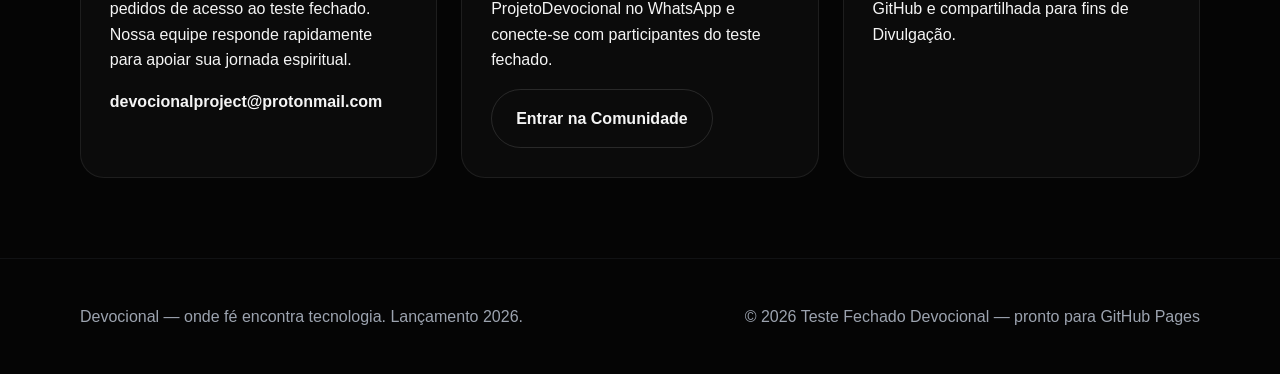
==== commit 4838b3fd: "Update index.html" ====
--- a/index.html
+++ b/index.html
@@ -35,7 +35,7 @@
           <img class="hero-image" src="assets/hero-screen.svg" alt="Interface do app Devocional" />
           <span class="screen-label">Lançamento 2026</span>
           <h2>Comece seu dia com propósito</h2>
-          <p>Acesso imediato a devocionais preparados por líderes espirituais, com reflexões que transformam sua rotina.</p>
+          <p>Acesso imediato a devocionais preparados e selecionados por nossa equipe, com reflexões que transformam sua rotina.</p>
         </div>
       </div>
     </div>
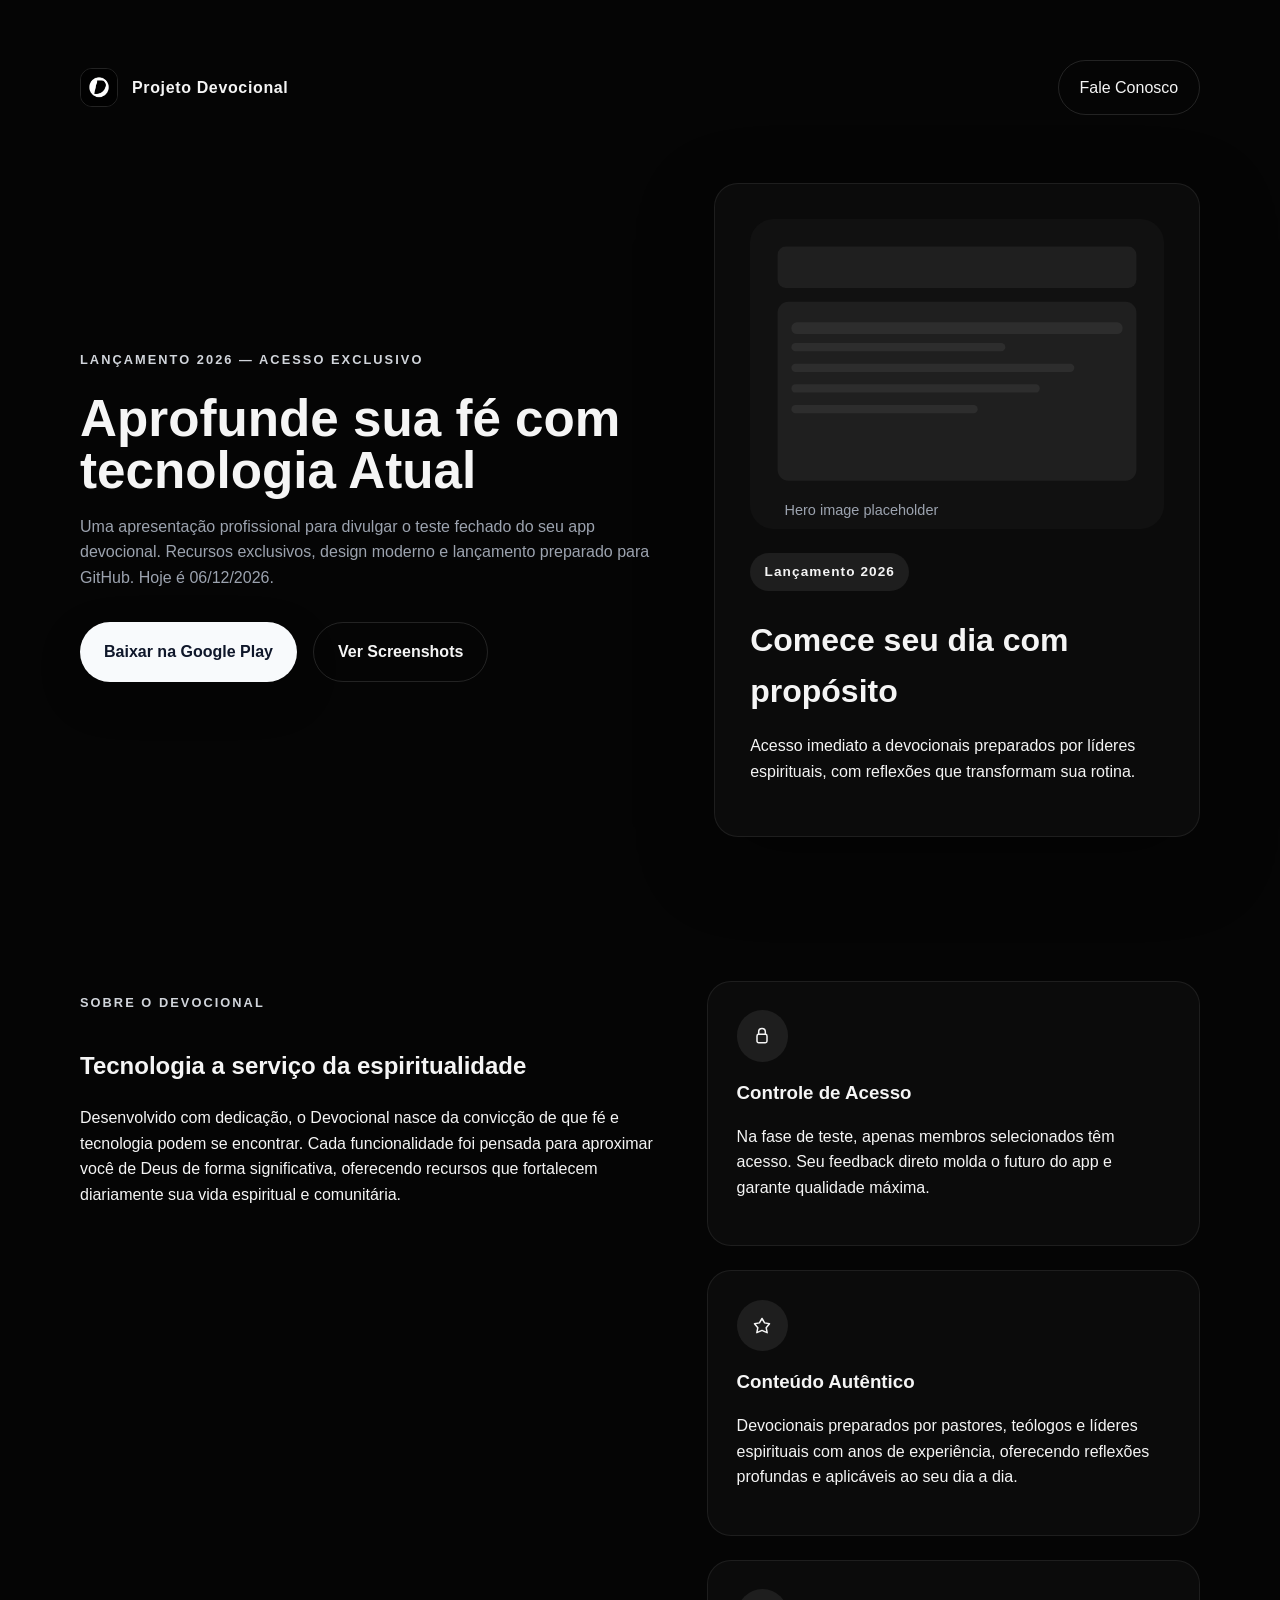
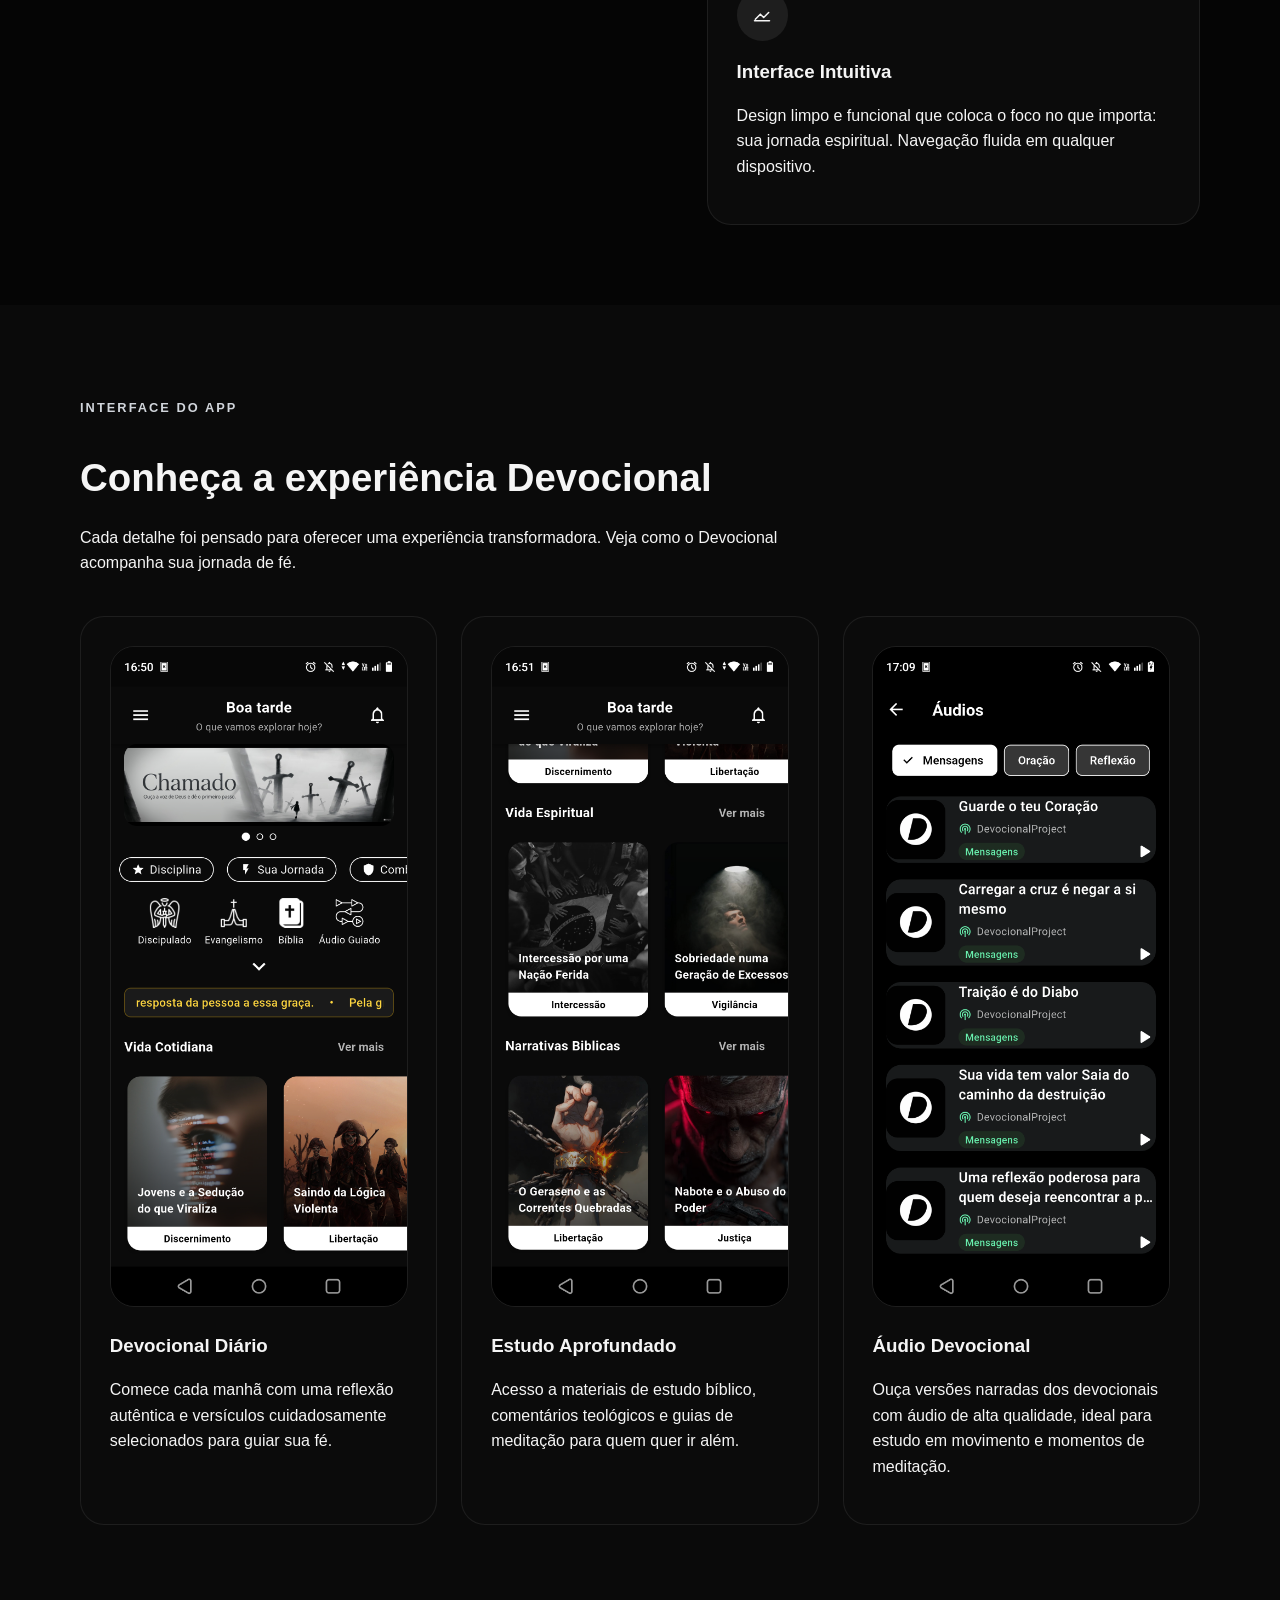
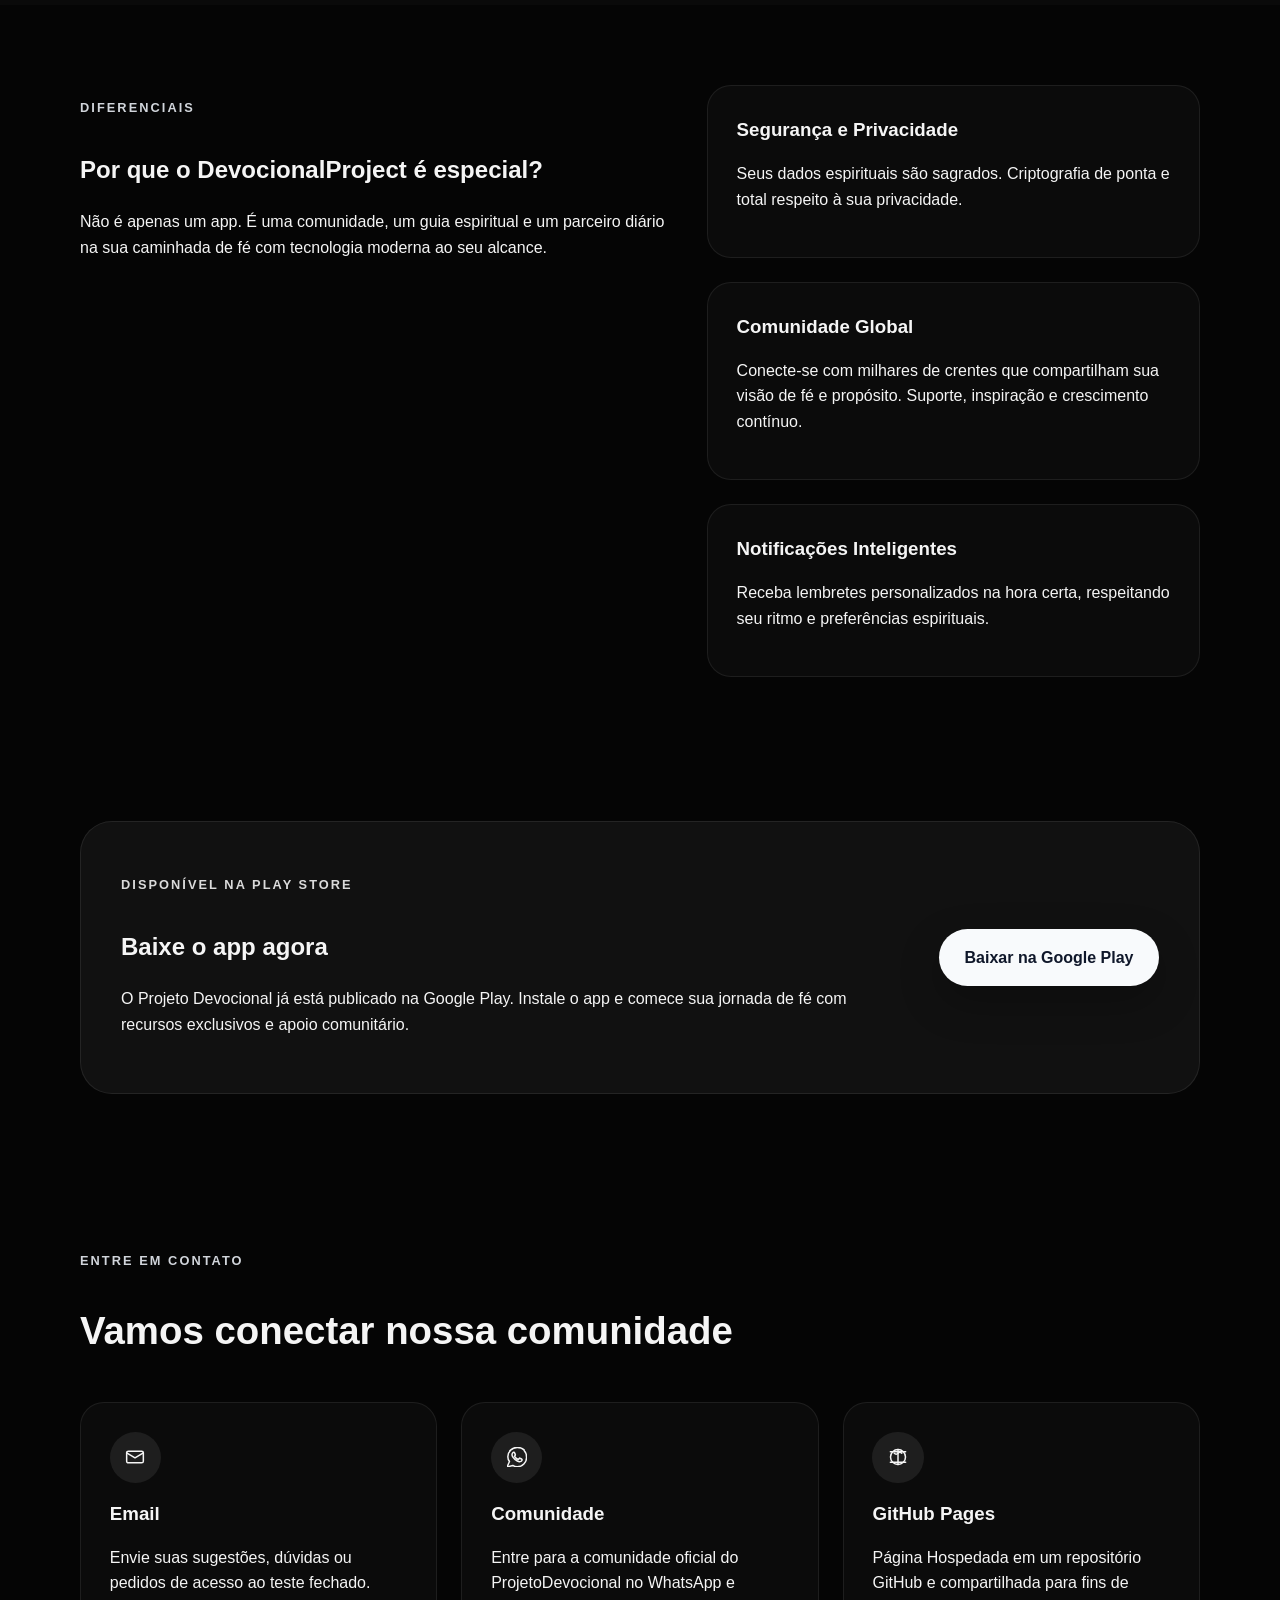
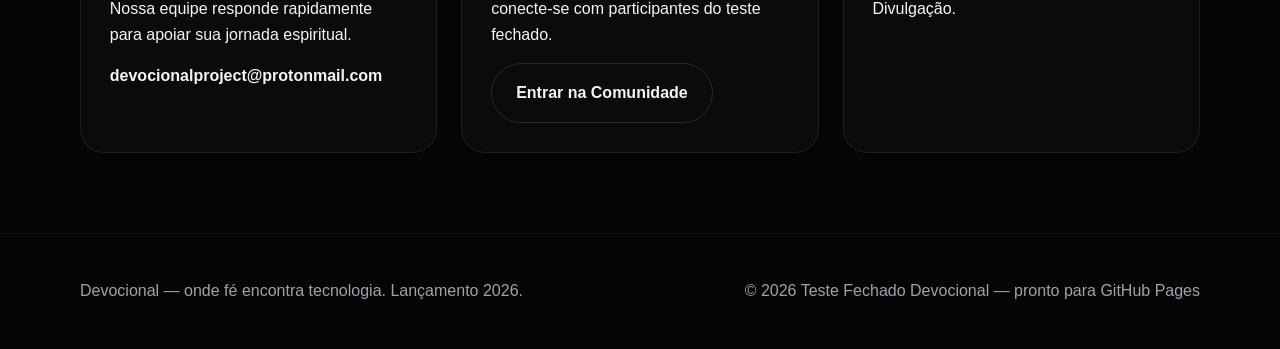
==== commit 5ac7e566: "Update index.html" ====
--- a/index.html
+++ b/index.html
@@ -4,7 +4,7 @@
   <meta charset="UTF-8" />
   <meta name="viewport" content="width=device-width, initial-scale=1.0" />
   <title>Devocional — App de Fé e Tecnologia | Teste Fechado 2026</title>
-  <meta name="description" content="Devocional — o app que redefine sua jornada de fé. Acesse conteúdo espiritual exclusivo, reflexões diárias e uma comunidade de crentes conectados. Teste fechado já disponível." />
+  <meta name="description" content="Devocional — disponível na Google Play. Aprofunde sua fé com devocionais diários, estudos e áudio. Baixe agora: https://play.google.com/store/apps/details?id=com.devocional.project" />
   <link rel="preconnect" href="https://fonts.googleapis.com" />
   <link rel="preconnect" href="https://fonts.gstatic.com" crossorigin />
   <link href="https://fonts.googleapis.com/css2?family=Inter:wght@400;500;600;700;800&display=swap" rel="stylesheet" />
@@ -15,18 +15,17 @@
   <header class="hero-section">
     <nav class="topbar container">
       <div class="brand">
-        <img class="brand-icon" src="assets/icon.png" alt="Ícone Devocional" />
-        Teste Fechado do Projeto Devocional
+        <img class="brand-icon" src="assets/icon.png" alt="Ícone Devocional" />Projeto Devocional
       </div>
       <a class="nav-button" href="#contato">Fale Conosco</a>
     </nav>
     <div class="hero container">
       <div class="hero-copy">
-      <p class="eyebrow">Fase de Teste — Acesso Exclusivo</p>
+      <p class="eyebrow">Lançamento 2026 — Acesso Exclusivo</p>
         <h1>Aprofunde sua fé com tecnologia Atual</h1>
         <p class="hero-text">Um espaço digital dedicado à meditação, leitura bíblica e conexão espiritual. Devocionais diários, estudos profundos e uma comunidade de crentes que buscam crescimento contínuo em sua caminhada com Deus.</p>
         <div class="hero-actions">
-          <a class="primary-button" href="#sobre">Saiba Mais</a>
+          <a class="primary-button" href="https://play.google.com/store/apps/details?id=com.devocional.project" target="_blank" rel="noreferrer">Baixar na Google Play</a>
           <a class="secondary-button" href="#screenshots">Ver Screenshots</a>
         </div>
       </div>
@@ -35,7 +34,7 @@
           <img class="hero-image" src="assets/hero-screen.svg" alt="Interface do app Devocional" />
           <span class="screen-label">Lançamento 2026</span>
           <h2>Comece seu dia com propósito</h2>
-          <p>Acesso imediato a devocionais preparados e selecionados por nossa equipe, com reflexões que transformam sua rotina.</p>
+          <p>Acesso imediato a devocionais preparados por líderes espirituais, com reflexões que transformam sua rotina.</p>
         </div>
       </div>
     </div>
@@ -137,11 +136,11 @@
     <section class="section section--cta">
       <div class="container cta-grid">
         <div>
-          <p class="eyebrow eyebrow--light">Junte-se ao Movimento</p>
-          <h2>Seja parte da transformação</h2>
-          <p>Testadores selecionados estão moldando o futuro do Devocional. Se você busca aprofundar sua fé com tecnologia, este é seu momento.</p>
-        </div>
-        <a class="primary-button button-large" href="#contato">Solicitar Acesso</a>
+          <p class="eyebrow eyebrow--light">Disponível na Play Store</p>
+          <h2>Baixe o app agora</h2>
+          <p>O Projeto Devocional já está publicado na Google Play. Instale o app e comece sua jornada de fé com recursos exclusivos e apoio comunitário.</p>
+        </div>
+        <a class="primary-button button-large" href="https://play.google.com/store/apps/details?id=com.devocional.project" target="_blank" rel="noreferrer">Baixar na Google Play</a>
       </div>
     </section>
 
